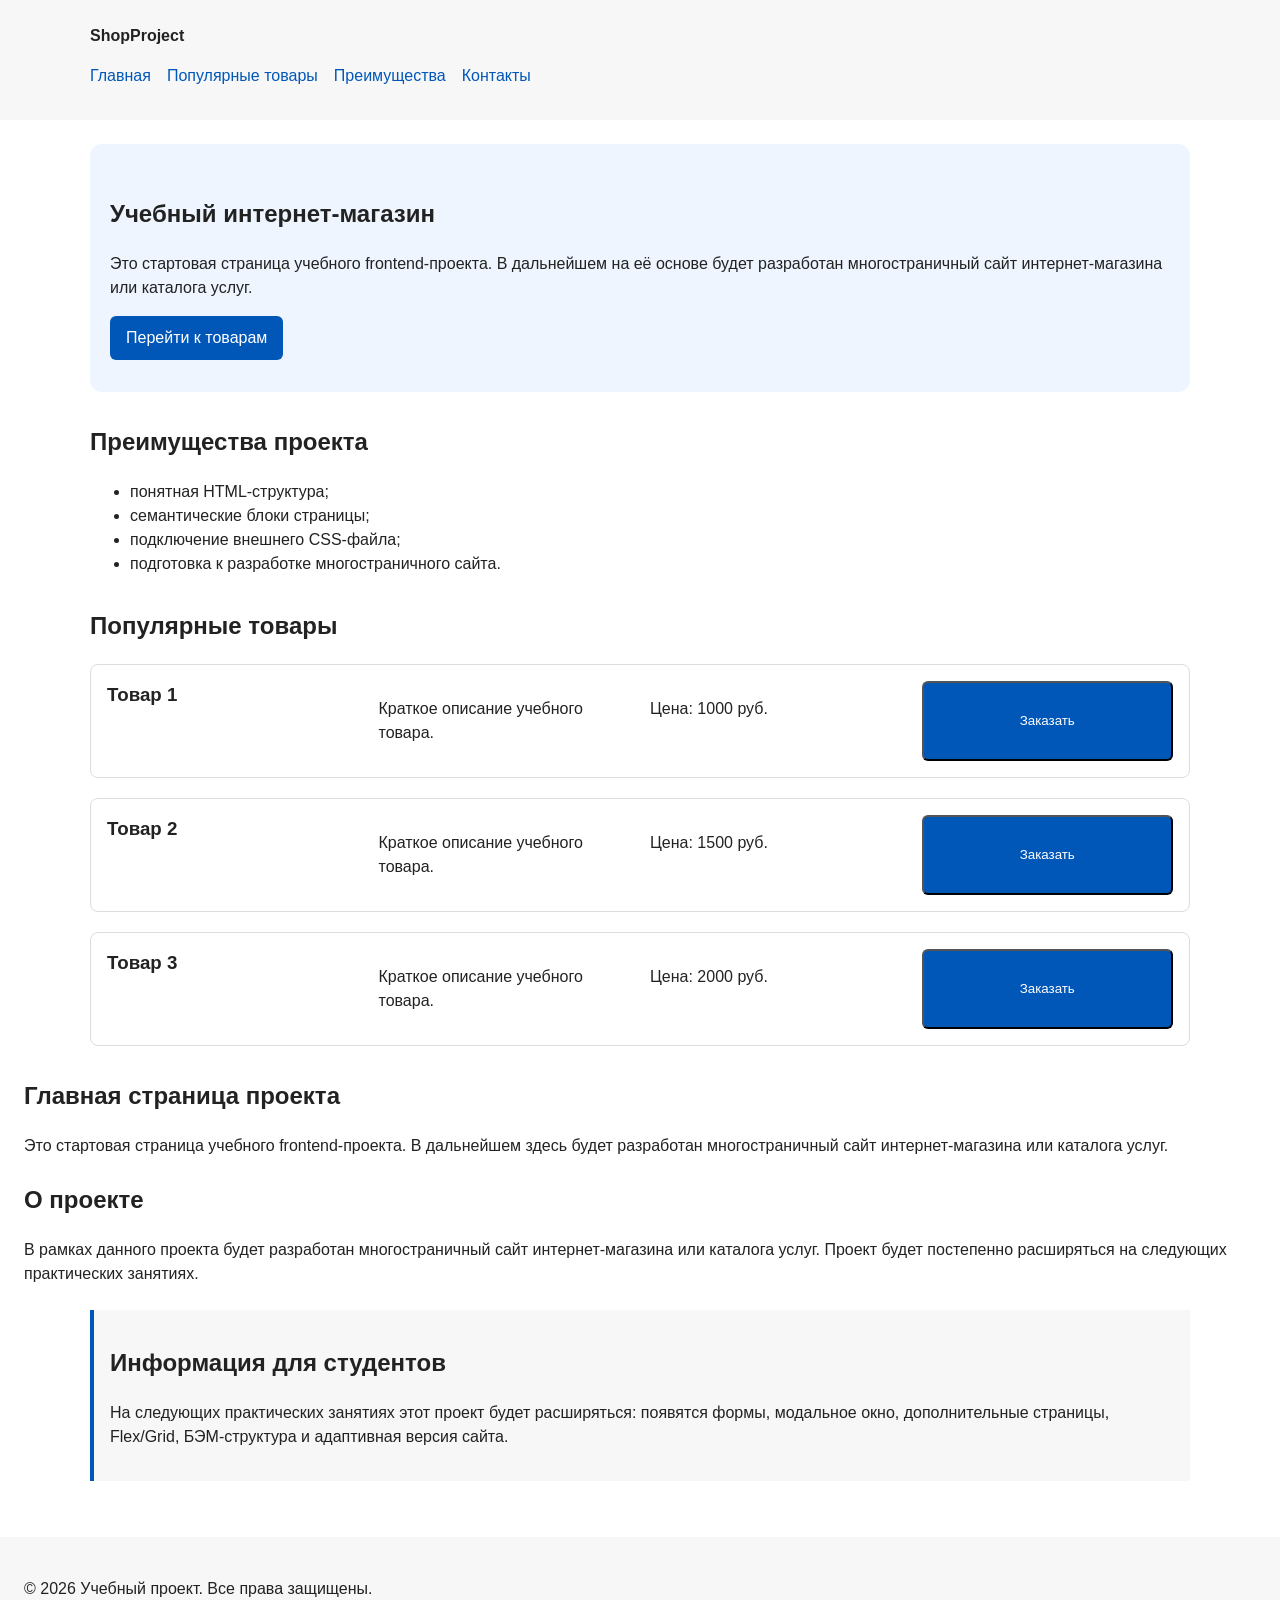
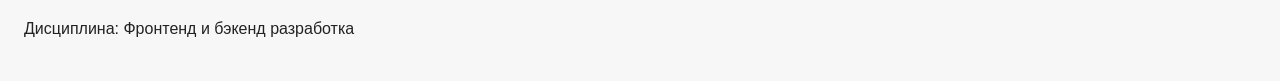
==== index.html @ 6cd169e4 "header update, card update" ====
<!DOCTYPE html>
<html lang="ru">
<head>
  <meta charset="UTF-8">
  <script src="js/main.js" defer></script>
  <meta name="viewport" content="width=device-width, initial-scale=1.0">
  <title>Учебный интернет-магазин</title>
  <link rel="stylesheet" href="css/style.css">
</head>

<body>
  <header>
    <div class="site-header">
      <a class="site-logo" href="index.html">ShopProject</a>

      <nav class="site-nav" aria-label="Основная навигация">
        <ul class="site-nav__list">
          <li><a href="index.html">Главная</a></li>
          <li><a href="#popular">Популярные товары</a></li>
          <li><a href="#advantages">Преимущества</a></li>
          <li><a href="#contacts">Контакты</a></li>
        </ul>
      </nav>
    </div>
  </header>

  <main>
      <section class="hero">
        <h1>Учебный интернет-магазин</h1>
        <p>
          Это стартовая страница учебного frontend-проекта.
          В дальнейшем на её основе будет разработан многостраничный сайт
          интернет-магазина или каталога услуг.
        </p>
        <a class="button" href="#popular">Перейти к товарам</a>
      </section>
      
      <section class="section" id="advantages">
        <h2>Преимущества проекта</h2>

        <ul class="advantages-list">
          <li>понятная HTML-структура;</li>
          <li>семантические блоки страницы;</li>
          <li>подключение внешнего CSS-файла;</li>
          <li>подготовка к разработке многостраничного сайта.</li>
        </ul>
      </section>
      <section class="section" id="popular">
        <h2>Популярные товары</h2>

        <article class="product-card">
          <h3>Товар 1</h3>
          <p>Краткое описание учебного товара.</p>
          <p>Цена: 1000 руб.</p>
          <button class="button product-card__button" type="button" data-product="Товар 1">Заказать</button>
        </article>

        <article class="product-card">
          <h3>Товар 2</h3>
          <p>Краткое описание учебного товара.</p>
          <p>Цена: 1500 руб.</p>
          <button class="button product-card__button" type="button" data-product="Товар 2">Заказать</button>
        </article>

        <article class="product-card">
          <h3>Товар 3</h3>
          <p>Краткое описание учебного товара.</p>
          <p>Цена: 2000 руб.</p>
          <button class="button product-card__button" type="button" data-product="Товар 3">Заказать</button>
        </article>
      </section>

      <section>
        <h2>Главная страница проекта</h2>
        <p>
          Это стартовая страница учебного frontend-проекта.
          В дальнейшем здесь будет разработан многостраничный сайт
          интернет-магазина или каталога услуг.
        </p>
      </section>

      <section>
      <h2>О проекте</h2>
          <p>
          В рамках данного проекта будет разработан многостраничный сайт
          интернет-магазина или каталога услуг. Проект будет постепенно
          расширяться на следующих практических занятиях.
          </p>
      </section>

      <aside class="aside-info">
        <h2>Информация для студентов</h2>
        <p>
          На следующих практических занятиях этот проект будет расширяться:
          появятся формы, модальное окно, дополнительные страницы, Flex/Grid,
          БЭМ-структура и адаптивная версия сайта.
        </p>
      </aside>
  </main>

    <footer id="contacts">
      <p>&copy; 2026 Учебный проект. Все права защищены.</p>
      <p>Дисциплина: Фронтенд и бэкенд разработка</p>
    </footer>


  <dialog class="order-dialog" id="order-dialog" aria-labelledby="order-dialog-title">
    <h2 id="order-dialog-title">Оформление заявки</h2>

    <form class="order-form" id="order-form" action="#" method="post" novalidate>
      <input id="selected-product" name="selected-product" type="hidden">

      <div class="form-field">
        <label for="order-name">Имя</label>
        <input
          id="order-name"
          name="name"
          type="text"
          placeholder="Введите ваше имя"
          minlength="2"
          autocomplete="given-name"
          required
        >
      </div>

      <div class="form-field">
        <label for="order-email">E-mail</label>
        <input
          id="order-email"
          name="email"
          type="email"
          placeholder="example@mail.ru"
          autocomplete="email"
          required
        >
      </div>

      <div class="form-field">
        <label for="order-phone">Телефон</label>
        <input
          id="order-phone"
          name="phone"
          type="tel"
          inputmode="tel"
          placeholder="+7 (900) 000-00-00"
          pattern="^\+7 \(\d{3}\) \d{3}-\d{2}-\d{2}$"
          required
        >
        <small>Формат: +7 (900) 000-00-00</small>
      </div>

      <div class="form-field">
        <label for="order-date">Дата связи</label>
        <input
          id="order-date"
          name="date"
          type="date"
        >
      </div>

      <div class="form-field">
        <label for="order-topic">Тема заявки</label>
        <select id="order-topic" name="topic" required>
          <option value="">Выберите тему</option>
          <option value="product">Заказ товара</option>
          <option value="consultation">Консультация</option>
          <option value="delivery">Доставка</option>
        </select>
      </div>

      <div class="form-field">
        <label for="order-comment">Комментарий</label>
        <textarea
          id="order-comment"
          name="comment"
          rows="4"
          placeholder="Укажите дополнительную информацию"
        ></textarea>
      </div>

      <div class="form-field form-field--checkbox">
        <label>
          <input
            id="order-agreement"
            name="agreement"
            type="checkbox"
            required
          >
          Я согласен на обработку данных
        </label>
      </div>

      <div class="form-actions">
        <button type="button" id="close-order-dialog">Закрыть</button>
        <button type="submit">Отправить заявку</button>
      </div>
    </form>
  </dialog>

  <p class="success-message" id="success-message" hidden>
    Форма успешно отправлена!
  </p>

</body>
</html>
---- css/style.css ----
/* ===============================
   1. Переменные проекта
   =============================== */
:root {
  /* Основные цвета проекта */
  --color-bg: #ffffff;
  --color-text: #222222;
  --color-muted: #666666;
  --color-primary: #0057b8;
  --color-primary-dark: #003f86;
  --color-border: #dddddd;
  --color-surface: #f7f7f7;
  --color-surface-accent: #eef5ff;
  --color-danger: #b00020;
  --color-success: #168a2f;
  --color-success-bg: #eefaf0;
  --color-white: #ffffff;

  /* Отступы */
  --space-xs: 4px;
  --space-sm: 8px;
  --space-md: 16px;
  --space-lg: 24px;
  --space-xl: 32px;

  /* Скругления */
  --radius-sm: 6px;
  --radius-md: 8px;
  --radius-lg: 12px;

  /* Размеры */
  --container-width: 1100px;
}

/* ===============================
   2. Базовые стили
   =============================== */

* {
  box-sizing: border-box;
}

body {
  margin: 0;
  font-family: Arial, sans-serif;
  line-height: 1.5;
  color: var(--color-text);
  background-color: var(--color-bg);
}


header,
main,
footer {
  padding: var(--space-lg);
}

header {
  position: sticky;
  top: 0;
  z-index: 1000; 
  background-color: var(--color-surface);
}

footer {
  background-color: var(--color-surface);
}


.site-header {
  max-width: var(--container-width);
  margin: 0 auto;
}

.site-logo {
  font-weight: bold;
  text-decoration: none;
  color: #222222;
}

.site-nav__list {
  display: flex;
  justify-self: center;
  gap: var(--space-md);
  padding: 0;
  margin: 16px 0 0;
  list-style: none;
}

.site-nav__list li {
  margin-bottom: 8px;
}

.site-nav__list a {
  color: #0057b8;
  text-decoration: none;
}

.site-nav__list a:hover {
  text-decoration: underline;
}

section {
  margin-bottom: 24px;
}


.product-card {
  margin-bottom: var(--space-md);
  padding: var(--space-md);
  border: 1px solid var(--color-border);
  border-radius: var(--radius-md);
  background-color: var(--color-bg);

  display: grid;
  grid-template-columns: repeat(auto-fit, minmax(250px, 1fr));
  gap: 20px;
  margin-top: 20px;
}

.product-card:hover {
  border-color: var(--color-primary);
  
}

.product-card h3 {
  margin-top: 0;
}

.button {
  display: inline-block;
  padding: 10px 16px;
  color: #ffffff;
  background-color: #0057b8;
  text-decoration: none;
  border-radius: 6px;
}

.button:hover {
  background-color: #003f86;
}

.aside-info {
  max-width: var(--container-width);
  margin: 0 auto var(--space-xl);
  padding: var(--space-md);
  border-left: 4px solid var(--color-primary);
  background-color: var(--color-surface);
}


/* ===============================
   3. Общие элементы интерфейса
   =============================== */

a {
  color: var(--color-primary);
}

a:hover {
  color: var(--color-primary-dark);
}

a:focus-visible {
  outline: 2px solid var(--color-primary);
  outline-offset: 3px;
}

/* ===============================
   4. Компоненты страницы
   =============================== */

.hero {
  max-width: var(--container-width);
  margin: 0 auto 32px;
  padding: 32px 20px;
  background-color: #eef5ff;
  border-radius: 12px;
}

.section {
  max-width: var(--container-width);
  margin: 0 auto var(--space-xl);
}

section h2 {
  margin-top: 0;
}

/* ===============================
   5. Форма и модальное окно
   =============================== */

/*
  Модальное окно.
  Элемент dialog сам умеет открываться поверх страницы.
*/
.order-dialog {
  width: min(100% - 32px, 560px);
  padding: var(--space-lg);
  border: none;
  border-radius: var(--radius-lg);
}

/*
  Затемнение фона за модальным окном.
*/
.order-dialog::backdrop {
  background-color: rgba(0, 0, 0, 0.5);
}

/*
  Поле формы.
  Каждый блок получает нижний отступ.
*/
.form-field {
  margin-bottom: var(--space-md);
}

/*
  Подпись поля.
*/
.form-field label {
  display: block;
  margin-bottom: var(--space-xs);
}

/*
  Основные поля формы.
*/
.form-field input,
.form-field select,
.form-field textarea {
  width: 100%;
  padding: 10px 12px;
  border: 1px solid var(--color-border);
  border-radius: var(--radius-sm);
  font: inherit;
}

/*
  Checkbox не должен занимать всю ширину.
*/
.form-field input[type="checkbox"] {
  width: auto;
}

/*
  Подсказка под полем телефона.
*/
.form-field small {
  display: block;
  margin-top: var(--space-xs);
  color: var(--color-muted);
}

/*
  Видимый фокус для клавиатурной навигации.
*/
.form-field input:focus-visible,
.form-field select:focus-visible,
.form-field textarea:focus-visible,
.form-actions button:focus-visible {
  outline: 2px solid #0057b8;
  outline-offset: 2px;
}

/*
  Подсветка ошибочных полей.
  Атрибут aria-invalid будет добавляться через JavaScript.
*/
[aria-invalid="true"] {
  border-color: #b00020;
}

/*
  Кнопки формы.
*/
.form-actions {
  display: flex;
  gap: 12px;
  margin-top: 20px;
}

/*
  Сообщение об успешной отправке.
*/
.success-message {
  max-width: var(--container-width);
  margin: var(--space-lg) auto;
  padding: var(--space-md);
  border-left: 4px solid var(--color-success);
  background-color: var(--color-success-bg);
}

.form-field input:hover,
.form-field select:hover,
.form-field textarea:hover {
  border-color: var(--color-primary);
}

.form-field input:focus-visible,
.form-field select:focus-visible,
.form-field textarea:focus-visible,
.form-actions button:focus-visible {
  outline: 2px solid var(--color-primary);
  outline-offset: 3px;
}

[aria-invalid="true"] {
  border-color: var(--color-danger);
}
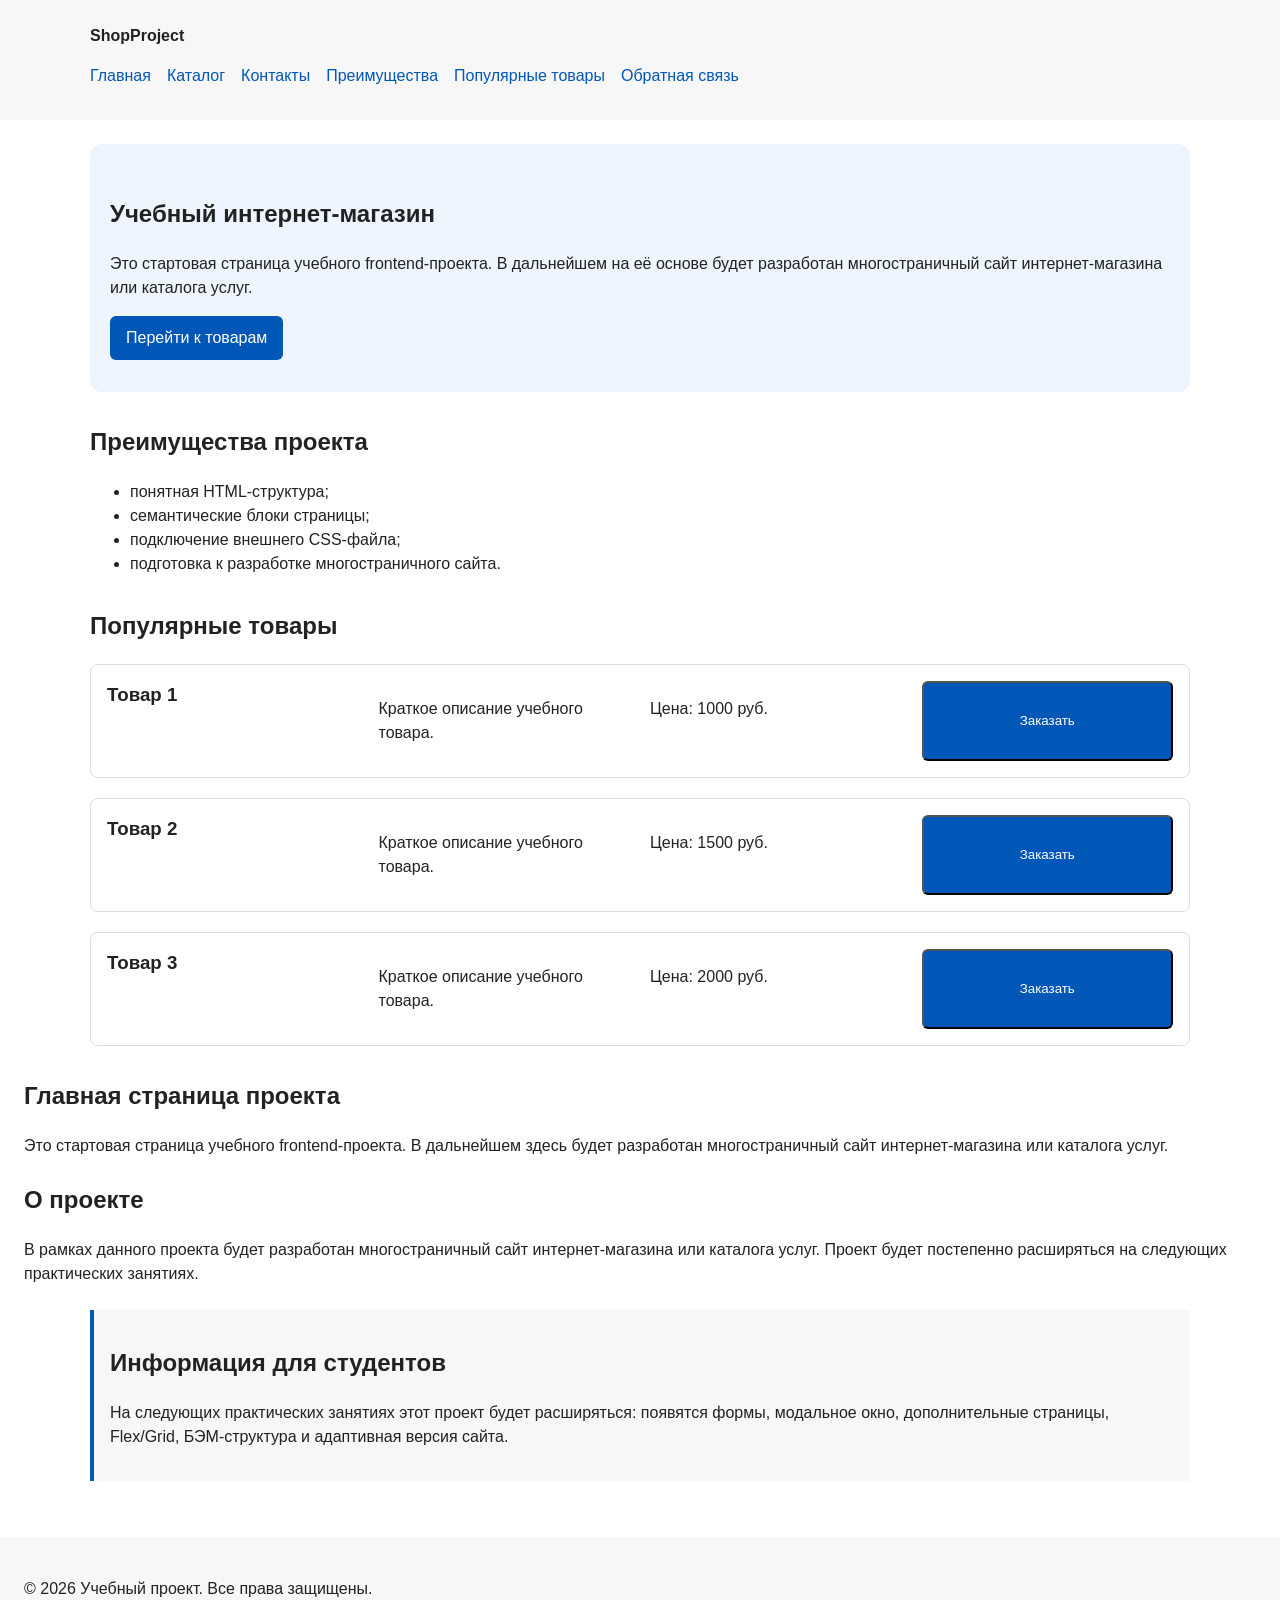
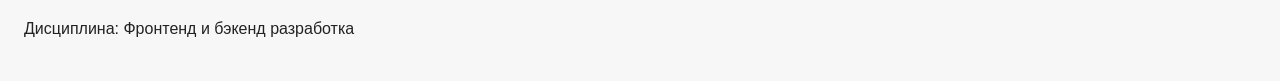
==== commit 586e40e7: "feat: add multi-page structure navigation and anchors" ====
--- a/index.html
+++ b/index.html
@@ -6,6 +6,11 @@
   <meta name="viewport" content="width=device-width, initial-scale=1.0">
   <title>Учебный интернет-магазин</title>
   <link rel="stylesheet" href="css/style.css">
+  <meta property="og:type" content="website">
+  <meta property="og:title" content="Учебный интернет-магазин">
+  <meta property="og:description" content="Учебный frontend-проект интернет-магазина.">
+  <meta property="og:image" content="https://cameon8868.github.io/kr1-html-css-shop/images/preview.jpg">
+
 </head>
 
 <body>
@@ -13,14 +18,16 @@
     <div class="site-header">
       <a class="site-logo" href="index.html">ShopProject</a>
 
-      <nav class="site-nav" aria-label="Основная навигация">
-        <ul class="site-nav__list">
-          <li><a href="index.html">Главная</a></li>
-          <li><a href="#popular">Популярные товары</a></li>
-          <li><a href="#advantages">Преимущества</a></li>
-          <li><a href="#contacts">Контакты</a></li>
-        </ul>
-      </nav>
+    <nav class="site-nav" aria-label="Основная навигация">
+      <ul class="site-nav__list">
+        <li><a href="index.html">Главная</a></li>
+        <li><a href="catalog.html">Каталог</a></li>
+        <li><a href="contacts.html">Контакты</a></li>
+        <li><a href="index.html#advantages">Преимущества</a></li>
+        <li><a href="index.html#popular">Популярные товары</a></li>
+        <li><a href="index.html#contacts">Обратная связь</a></li>
+      </ul>
+    </nav>
     </div>
   </header>
 
--- a/css/style.css
+++ b/css/style.css
@@ -66,6 +66,22 @@
   background-color: var(--color-surface);
 }
 
+.breadcrumbs {
+  max-width: var(--container-width);
+  margin: 0 auto var(--space-md);
+  font-size: 14px;
+  color: var(--color-muted);
+}
+
+.breadcrumbs a {
+  color: var(--color-primary);
+}
+
+.breadcrumbs span::before {
+  content: " / ";
+  color: var(--color-muted);
+}
+
 
 .site-header {
   max-width: var(--container-width);
@@ -153,7 +169,15 @@
    3. Общие элементы интерфейса
    =============================== */
 
-a {
+html {
+  scroll-behavior: smooth;
+}
+
+:target {
+  outline: 2px dashed var(--color-primary);
+  outline-offset: 4px;
+}
+   a {
   color: var(--color-primary);
 }
 
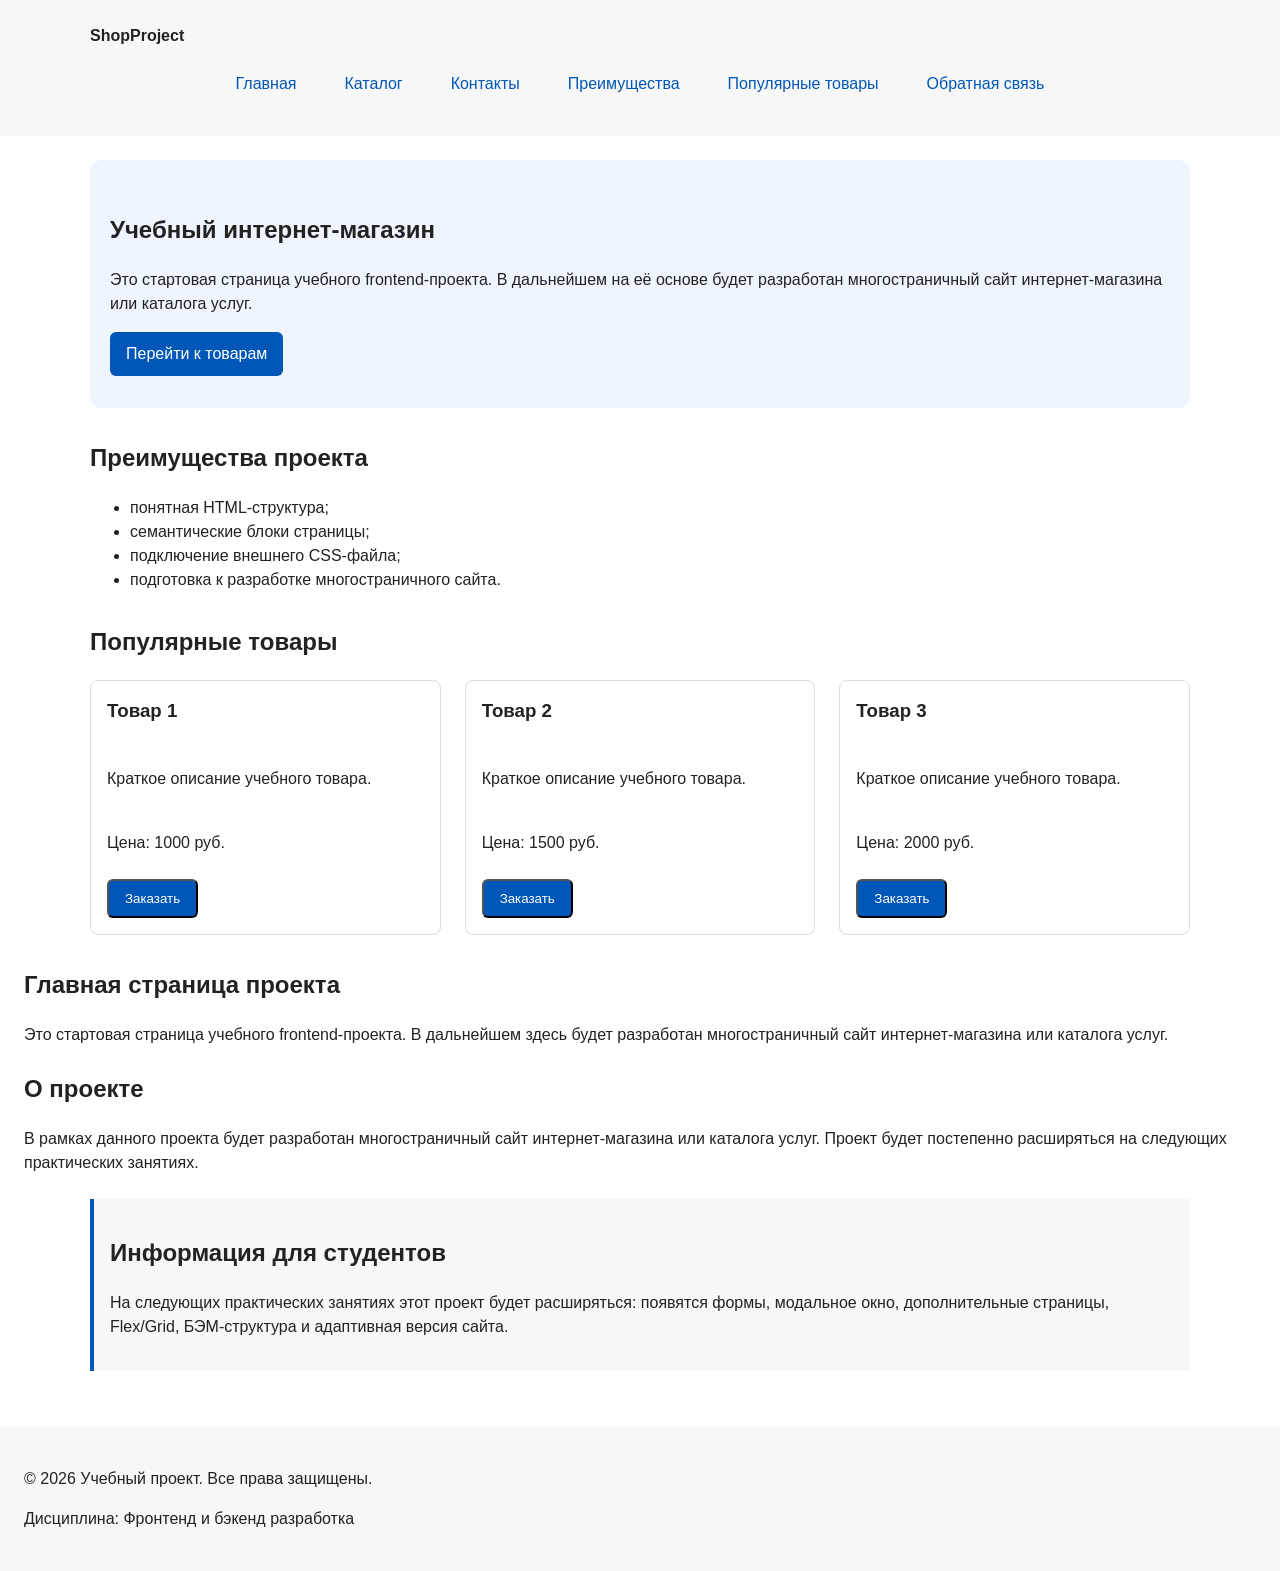
==== commit f377c5aa: "feat: add flex navigation and grid catalog layout" ====
--- a/index.html
+++ b/index.html
@@ -55,27 +55,36 @@
       <section class="section" id="popular">
         <h2>Популярные товары</h2>
 
-        <article class="product-card">
-          <h3>Товар 1</h3>
-          <p>Краткое описание учебного товара.</p>
-          <p>Цена: 1000 руб.</p>
-          <button class="button product-card__button" type="button" data-product="Товар 1">Заказать</button>
-        </article>
-
-        <article class="product-card">
-          <h3>Товар 2</h3>
-          <p>Краткое описание учебного товара.</p>
-          <p>Цена: 1500 руб.</p>
-          <button class="button product-card__button" type="button" data-product="Товар 2">Заказать</button>
-        </article>
-
-        <article class="product-card">
-          <h3>Товар 3</h3>
-          <p>Краткое описание учебного товара.</p>
-          <p>Цена: 2000 руб.</p>
-          <button class="button product-card__button" type="button" data-product="Товар 3">Заказать</button>
-        </article>
-      </section>
+        <div class="products-grid">
+          <article class="product-card">
+            <h3>Товар 1</h3>
+            <p>Краткое описание учебного товара.</p>
+            <p>Цена: 1000 руб.</p>
+            <button class="button product-card__button" type="button" data-product="Товар 1">
+              Заказать
+            </button>
+          </article>
+
+          <article class="product-card">
+            <h3>Товар 2</h3>
+            <p>Краткое описание учебного товара.</p>
+            <p>Цена: 1500 руб.</p>
+            <button class="button product-card__button" type="button" data-product="Товар 2">
+              Заказать
+            </button>
+          </article>
+
+          <article class="product-card">
+            <h3>Товар 3</h3>
+            <p>Краткое описание учебного товара.</p>
+            <p>Цена: 2000 руб.</p>
+            <button class="button product-card__button" type="button" data-product="Товар 3">
+              Заказать
+            </button>
+          </article>
+        </div>
+      </section>
+
 
       <section>
         <h2>Главная страница проекта</h2>
--- a/css/style.css
+++ b/css/style.css
@@ -83,9 +83,34 @@
 }
 
 
+
 .site-header {
   max-width: var(--container-width);
   margin: 0 auto;
+}
+
+.site-nav__list {
+  display: flex;
+  flex-wrap: wrap;
+  justify-content: center;
+  align-items: center;
+  gap: var(--space-md);
+  padding: 0;
+  margin: var(--space-md) 0 0;
+  list-style: none;
+}
+
+.site-nav__list a {
+  display: inline-block;
+  padding: var(--space-sm) var(--space-md);
+  color: var(--color-primary);
+  text-decoration: none;
+  border-radius: var(--radius-sm);
+}
+
+.site-nav__list a:hover {
+  color: var(--color-white);
+  background-color: var(--color-primary);
 }
 
 .site-logo {
@@ -122,16 +147,25 @@
 
 
 .product-card {
-  margin-bottom: var(--space-md);
+  display: flex;
+  flex-direction: column;
+  gap: var(--space-sm);
+  margin-bottom: 0;
   padding: var(--space-md);
   border: 1px solid var(--color-border);
   border-radius: var(--radius-md);
   background-color: var(--color-bg);
-
+}
+
+.product-card .button {
+  margin-top: auto;
+  align-self: flex-start;
+}
+
+.products-grid {
   display: grid;
-  grid-template-columns: repeat(auto-fit, minmax(250px, 1fr));
-  gap: 20px;
-  margin-top: 20px;
+  grid-template-columns: repeat(3, 1fr);
+  gap: var(--space-lg);
 }
 
 .product-card:hover {
@@ -164,6 +198,55 @@
   background-color: var(--color-surface);
 }
 
+.catalog-layout {
+  max-width: var(--container-width);
+  margin: 0 auto var(--space-xl);
+  display: grid;
+  grid-template-columns: 260px 1fr;
+  grid-template-areas: "filters products";
+  gap: var(--space-lg);
+}
+
+.catalog-filters {
+  grid-area: filters;
+  padding: var(--space-md);
+  border: 1px solid var(--color-border);
+  border-radius: var(--radius-md);
+  background-color: var(--color-surface);
+}
+
+.catalog-products {
+  grid-area: products;
+}
+.filters-form {
+  display: grid;
+  gap: var(--space-md);
+}
+
+.filters-form fieldset {
+  margin: 0;
+  padding: var(--space-md);
+  border: 1px solid var(--color-border);
+  border-radius: var(--radius-sm);
+}
+
+.filters-form legend {
+  font-weight: 700;
+}
+
+.filters-form label {
+  display: block;
+  margin-bottom: var(--space-sm);
+}
+
+.filters-form input[type="number"] {
+  width: 100%;
+  padding: 8px 10px;
+  border: 1px solid var(--color-border);
+  border-radius: var(--radius-sm);
+  font: inherit;
+}
+
 
 /* ===============================
    3. Общие элементы интерфейса
@@ -171,6 +254,7 @@
 
 html {
   scroll-behavior: smooth;
+  scroll-padding-top: 150px;
 }
 
 :target {
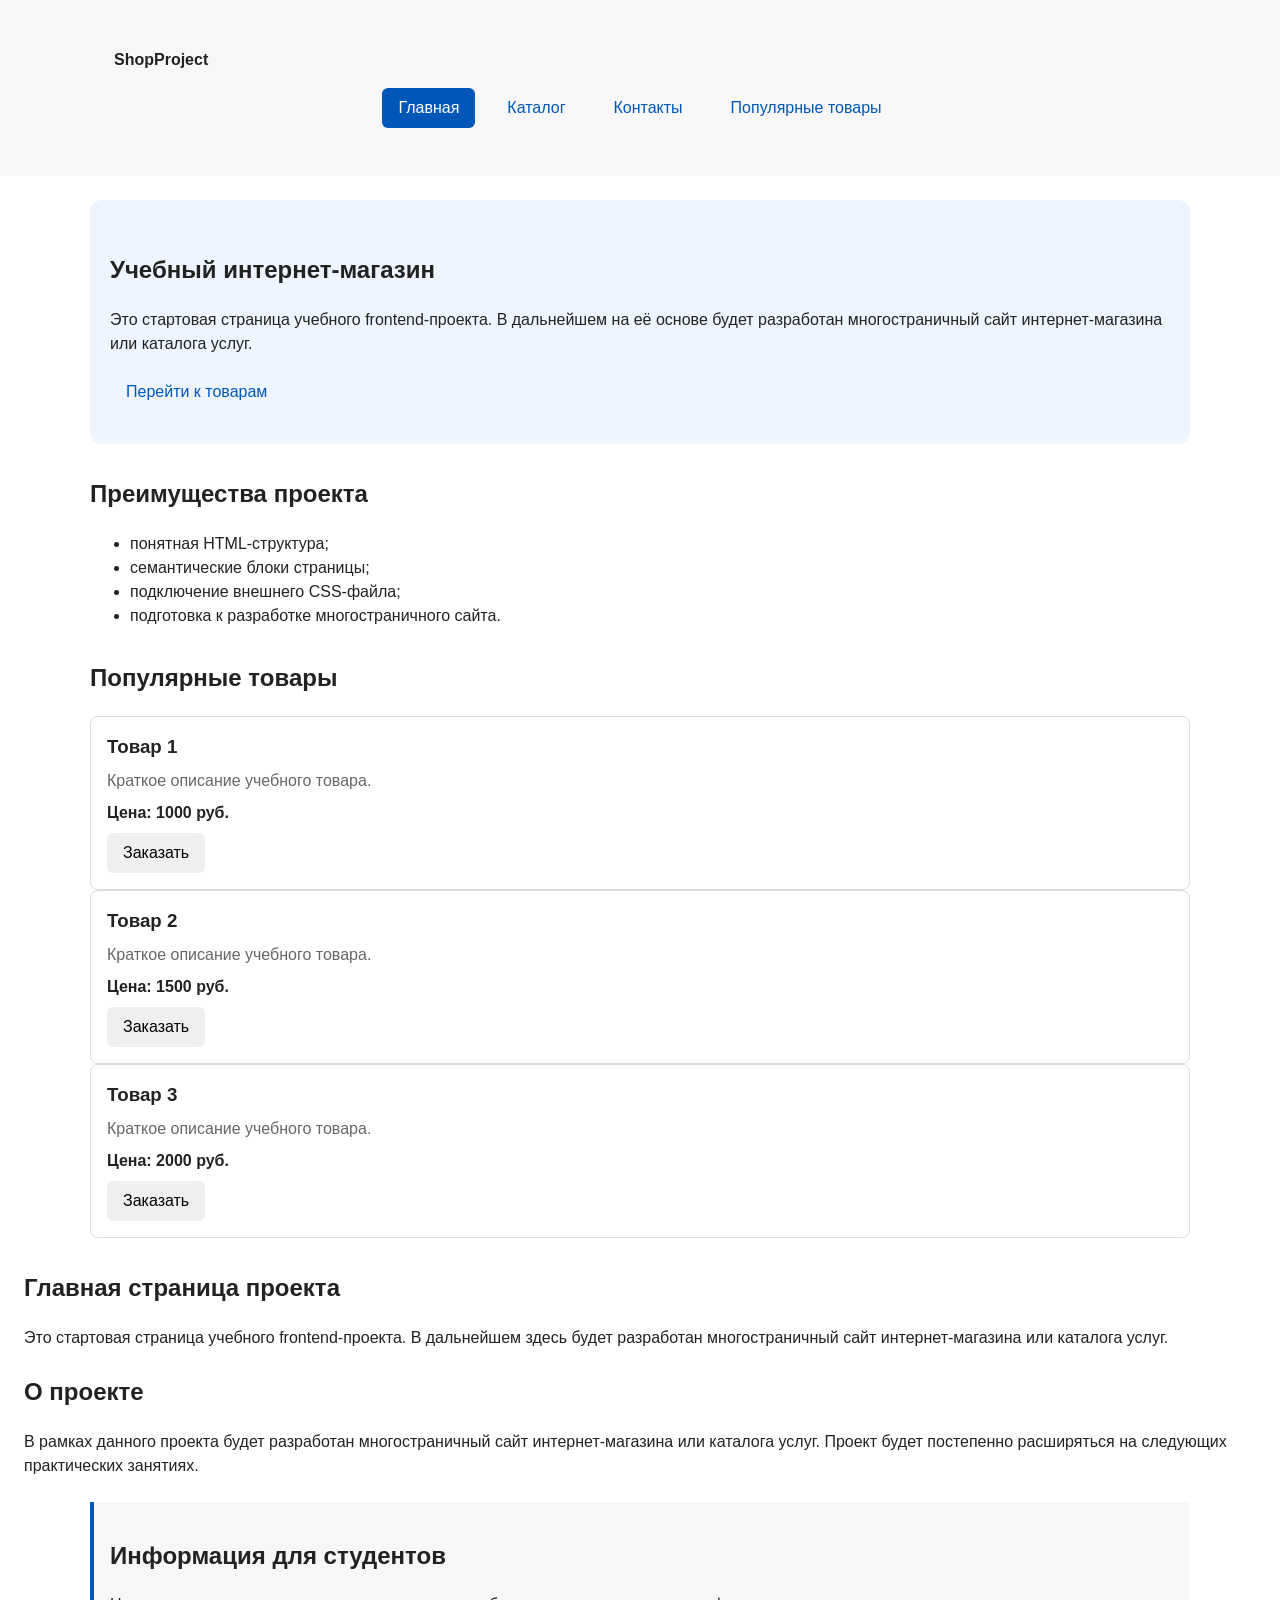
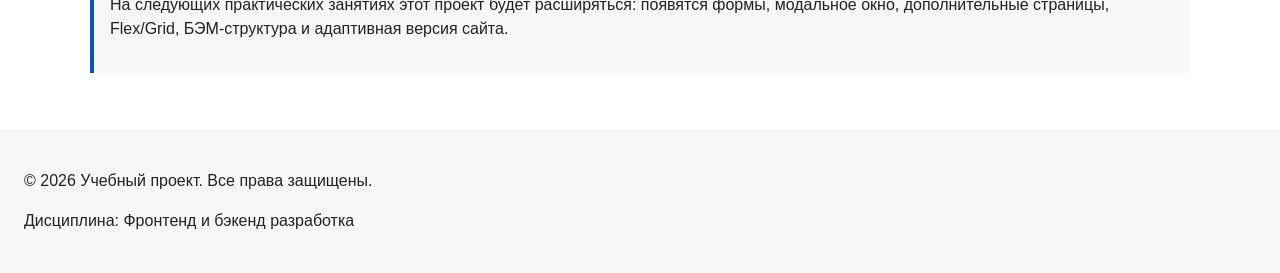
==== commit b9358cf7: "refactor: apply BEM naming to CSS classes" ====
--- a/index.html
+++ b/index.html
@@ -14,22 +14,33 @@
 </head>
 
 <body>
-  <header>
-    <div class="site-header">
-      <a class="site-logo" href="index.html">ShopProject</a>
+  <header class="site-header">
+    <div class="site-header__inner">
+      <a class="site-header__logo" href="index.html">ShopProject</a>
 
-    <nav class="site-nav" aria-label="Основная навигация">
-      <ul class="site-nav__list">
-        <li><a href="index.html">Главная</a></li>
-        <li><a href="catalog.html">Каталог</a></li>
-        <li><a href="contacts.html">Контакты</a></li>
-        <li><a href="index.html#advantages">Преимущества</a></li>
-        <li><a href="index.html#popular">Популярные товары</a></li>
-        <li><a href="index.html#contacts">Обратная связь</a></li>
-      </ul>
-    </nav>
+      <nav class="site-nav" aria-label="Основная навигация">
+        <ul class="site-nav__list">
+          <li class="site-nav__item">
+            <a class="site-nav__link site-nav__link--active" href="index.html">
+              Главная
+            </a>
+          </li>
+          <li class="site-nav__item">
+            <a class="site-nav__link" href="catalog.html">Каталог</a>
+          </li>
+          <li class="site-nav__item">
+            <a class="site-nav__link" href="contacts.html">Контакты</a>
+          </li>
+          <li class="site-nav__item">
+            <a class="site-nav__link" href="index.html#popular">
+              Популярные товары
+            </a>
+          </li>
+        </ul>
+      </nav>
     </div>
   </header>
+
 
   <main>
       <section class="hero">
@@ -53,31 +64,36 @@
         </ul>
       </section>
       <section class="section" id="popular">
+      <div class="products-grid">
         <h2>Популярные товары</h2>
 
-        <div class="products-grid">
           <article class="product-card">
-            <h3>Товар 1</h3>
-            <p>Краткое описание учебного товара.</p>
-            <p>Цена: 1000 руб.</p>
-            <button class="button product-card__button" type="button" data-product="Товар 1">
+            <h3 class="product-card__title">Товар 1</h3>
+            <p class="product-card__description">Краткое описание учебного товара.</p>
+            <p class="product-card__price">Цена: 1000 руб.</p>
+            <button
+              class="button product-card__button"
+              type="button"
+              data-product="Товар 1"
+            >
               Заказать
             </button>
           </article>
 
+
           <article class="product-card">
-            <h3>Товар 2</h3>
-            <p>Краткое описание учебного товара.</p>
-            <p>Цена: 1500 руб.</p>
+            <h3 class="product-card__title">Товар 2</h3>
+            <p class="product-card__description">Краткое описание учебного товара.</p>
+            <p class="product-card__price">Цена: 1500 руб.</p>
             <button class="button product-card__button" type="button" data-product="Товар 2">
               Заказать
             </button>
           </article>
 
           <article class="product-card">
-            <h3>Товар 3</h3>
-            <p>Краткое описание учебного товара.</p>
-            <p>Цена: 2000 руб.</p>
+            <h3 class="product-card__title">Товар 3</h3>
+            <p class="product-card__description">Краткое описание учебного товара.</p>
+            <p class="product-card__price">Цена: 2000 руб.</p>
             <button class="button product-card__button" type="button" data-product="Товар 3">
               Заказать
             </button>
@@ -120,96 +136,43 @@
     </footer>
 
 
-  <dialog class="order-dialog" id="order-dialog" aria-labelledby="order-dialog-title">
-    <h2 id="order-dialog-title">Оформление заявки</h2>
+<dialog class="order-dialog" id="order-dialog" aria-labelledby="order-dialog-title">
+  <h2 class="order-dialog__title" id="order-dialog-title">Оформление заявки</h2>
+        <form class="order-form" id="order-form" action="#" method="post" novalidate>
+          <input id="selected-product" name="selected-product" type="hidden">
+            <div class="order-form__field">
+              <label class="order-form__label" for="order-name">Имя</label>
+              <input
+                class="order-form__input"
+                id="order-name"
+                name="name"
+                type="text"
+                required
+              >
+            </div>
 
-    <form class="order-form" id="order-form" action="#" method="post" novalidate>
-      <input id="selected-product" name="selected-product" type="hidden">
+            <div class="order-form__field">
+              <label class="order-form__label" for="order-email">E-mail</label>
+              <input
+                class="order-form__input"
+                id="order-email"
+                name="email"
+                type="email"
+                required
+              >
+            </div>
 
-      <div class="form-field">
-        <label for="order-name">Имя</label>
-        <input
-          id="order-name"
-          name="name"
-          type="text"
-          placeholder="Введите ваше имя"
-          minlength="2"
-          autocomplete="given-name"
-          required
-        >
-      </div>
+            <div class="order-form__actions">
+              <button class="button button--secondary" type="button", id="close-order-dialog">
+                Закрыть
+              </button>
 
-      <div class="form-field">
-        <label for="order-email">E-mail</label>
-        <input
-          id="order-email"
-          name="email"
-          type="email"
-          placeholder="example@mail.ru"
-          autocomplete="email"
-          required
-        >
-      </div>
+              <button class="button button--primary" type="submit">
+                Отправить заявку
+              </button>
+              
 
-      <div class="form-field">
-        <label for="order-phone">Телефон</label>
-        <input
-          id="order-phone"
-          name="phone"
-          type="tel"
-          inputmode="tel"
-          placeholder="+7 (900) 000-00-00"
-          pattern="^\+7 \(\d{3}\) \d{3}-\d{2}-\d{2}$"
-          required
-        >
-        <small>Формат: +7 (900) 000-00-00</small>
-      </div>
-
-      <div class="form-field">
-        <label for="order-date">Дата связи</label>
-        <input
-          id="order-date"
-          name="date"
-          type="date"
-        >
-      </div>
-
-      <div class="form-field">
-        <label for="order-topic">Тема заявки</label>
-        <select id="order-topic" name="topic" required>
-          <option value="">Выберите тему</option>
-          <option value="product">Заказ товара</option>
-          <option value="consultation">Консультация</option>
-          <option value="delivery">Доставка</option>
-        </select>
-      </div>
-
-      <div class="form-field">
-        <label for="order-comment">Комментарий</label>
-        <textarea
-          id="order-comment"
-          name="comment"
-          rows="4"
-          placeholder="Укажите дополнительную информацию"
-        ></textarea>
-      </div>
-
-      <div class="form-field form-field--checkbox">
-        <label>
-          <input
-            id="order-agreement"
-            name="agreement"
-            type="checkbox"
-            required
-          >
-          Я согласен на обработку данных
-        </label>
-      </div>
-
-      <div class="form-actions">
-        <button type="button" id="close-order-dialog">Закрыть</button>
-        <button type="submit">Отправить заявку</button>
-      </div>
+            </div>
     </form>
   </dialog>
 
--- a/css/style.css
+++ b/css/style.css
@@ -73,20 +73,30 @@
   color: var(--color-muted);
 }
 
-.breadcrumbs a {
+.breadcrumbs__link {
   color: var(--color-primary);
 }
 
-.breadcrumbs span::before {
+.breadcrumbs__current::before {
   content: " / ";
   color: var(--color-muted);
 }
 
 
-
 .site-header {
+  background-color: var(--color-surface);
+}
+
+.site-header__inner {
   max-width: var(--container-width);
   margin: 0 auto;
+  padding: var(--space-lg);
+}
+
+.site-header__logo {
+  font-weight: 700;
+  color: var(--color-text);
+  text-decoration: none;
 }
 
 .site-nav__list {
@@ -100,7 +110,7 @@
   list-style: none;
 }
 
-.site-nav__list a {
+.site-nav__link {
   display: inline-block;
   padding: var(--space-sm) var(--space-md);
   color: var(--color-primary);
@@ -108,38 +118,21 @@
   border-radius: var(--radius-sm);
 }
 
-.site-nav__list a:hover {
+.site-nav__link:hover {
   color: var(--color-white);
   background-color: var(--color-primary);
 }
 
-.site-logo {
-  font-weight: bold;
-  text-decoration: none;
-  color: #222222;
-}
-
-.site-nav__list {
-  display: flex;
-  justify-self: center;
-  gap: var(--space-md);
-  padding: 0;
-  margin: 16px 0 0;
-  list-style: none;
-}
-
-.site-nav__list li {
-  margin-bottom: 8px;
-}
-
-.site-nav__list a {
-  color: #0057b8;
-  text-decoration: none;
-}
-
-.site-nav__list a:hover {
-  text-decoration: underline;
-}
+.site-nav__link:focus-visible {
+  outline: 2px solid var(--color-primary);
+  outline-offset: 3px;
+}
+
+.site-nav__link--active {
+  color: var(--color-white);
+  background-color: var(--color-primary);
+}
+
 
 section {
   margin-bottom: 24px;
@@ -150,44 +143,87 @@
   display: flex;
   flex-direction: column;
   gap: var(--space-sm);
-  margin-bottom: 0;
   padding: var(--space-md);
   border: 1px solid var(--color-border);
   border-radius: var(--radius-md);
   background-color: var(--color-bg);
 }
 
-.product-card .button {
+.product-card:hover {
+  border-color: var(--color-primary);
+}
+
+.product-card--featured {
+  border-color: var(--color-primary);
+}
+
+.product-card--discount {
+  border-color: var(--color-danger);
+}
+
+.product-card__title {
+  margin: 0;
+  color: var(--color-text);
+}
+
+.product-card__description {
+  margin: 0;
+  color: var(--color-muted);
+}
+
+.product-card__price {
+  margin: 0;
+  font-weight: 700;
+}
+
+.product-card--discount .product-card__price {
+  color: var(--color-danger);
+}
+
+.product-card__button {
   margin-top: auto;
   align-self: flex-start;
 }
 
-.products-grid {
-  display: grid;
-  grid-template-columns: repeat(3, 1fr);
-  gap: var(--space-lg);
-}
-
-.product-card:hover {
-  border-color: var(--color-primary);
-  
-}
-
-.product-card h3 {
-  margin-top: 0;
-}
-
 .button {
   display: inline-block;
-  padding: 10px 16px;
-  color: #ffffff;
-  background-color: #0057b8;
+  padding: var(--space-sm) var(--space-md);
+  border: none;
+  border-radius: var(--radius-sm);
+  font: inherit;
   text-decoration: none;
-  border-radius: 6px;
-}
-
-.button:hover {
-  background-color: #003f86;
+  cursor: pointer;
+}
+
+.button--primary {
+  color: var(--color-white);
+  background-color: var(--color-primary);
+}
+
+.button--primary:hover {
+  background-color: var(--color-primary-dark);
+}
+
+.button--secondary {
+  color: var(--color-primary);
+  background-color: transparent;
+  border: 1px solid var(--color-primary);
+}
+
+.button--secondary:hover {
+  color: var(--color-white);
+  background-color: var(--color-primary);
+}
+
+.button:focus-visible {
+  outline: 2px solid var(--color-primary);
+  outline-offset: 3px;
+}
+
+.button:disabled,
+.button--disabled {
+  opacity: 0.6;
+  cursor: not-allowed;
 }
 
 .aside-info {
@@ -303,6 +339,44 @@
   Модальное окно.
   Элемент dialog сам умеет открываться поверх страницы.
 */
+.order-form__field {
+  margin-bottom: var(--space-md);
+}
+
+.order-form__label {
+  display: block;
+  margin-bottom: var(--space-xs);
+}
+
+.order-form__input,
+.order-form__select,
+.order-form__textarea {
+  width: 100%;
+  padding: 10px 12px;
+  border: 1px solid var(--color-border);
+  border-radius: var(--radius-sm);
+  font: inherit;
+}
+
+.order-form__input:hover,
+.order-form__select:hover,
+.order-form__textarea:hover {
+  border-color: var(--color-primary);
+}
+
+.order-form__input:focus-visible,
+.order-form__select:focus-visible,
+.order-form__textarea:focus-visible {
+  outline: 2px solid var(--color-primary);
+  outline-offset: 3px;
+}
+
+.order-form__actions {
+  display: flex;
+  gap: var(--space-md);
+  margin-top: var(--space-lg);
+}
+
 .order-dialog {
   width: min(100% - 32px, 560px);
   padding: var(--space-lg);
@@ -310,12 +384,14 @@
   border-radius: var(--radius-lg);
 }
 
-/*
-  Затемнение фона за модальным окном.
-*/
 .order-dialog::backdrop {
   background-color: rgba(0, 0, 0, 0.5);
 }
+
+.order-dialog__title {
+  margin-top: 0;
+}
+
 
 /*
   Поле формы.
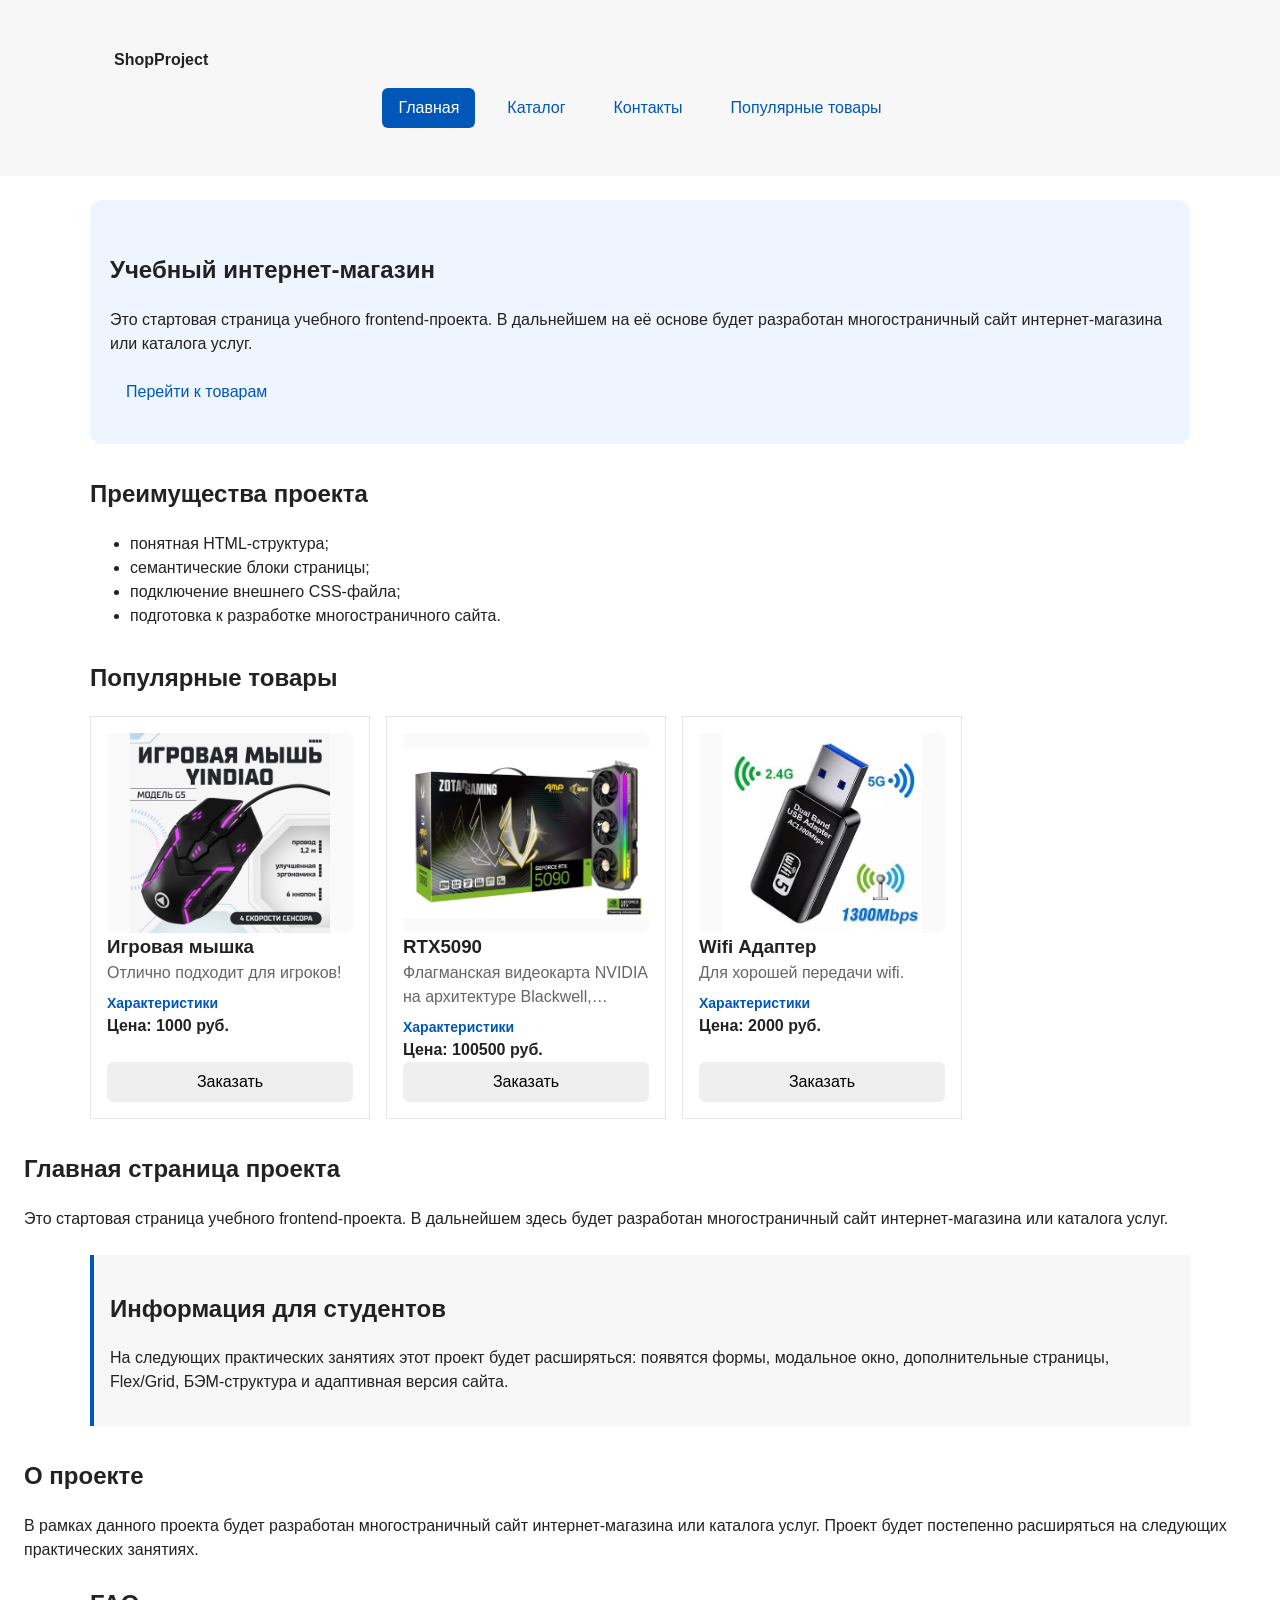
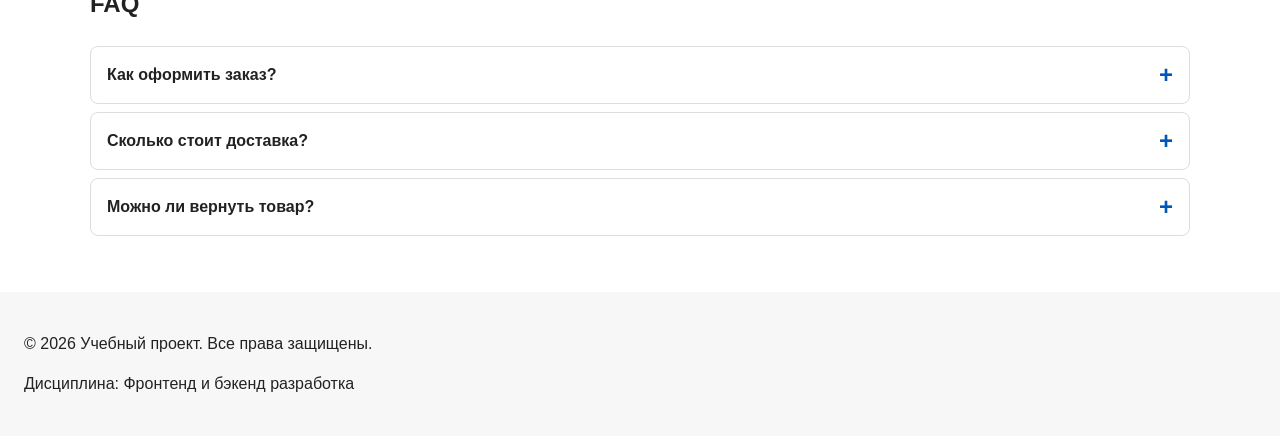
==== commit 6fea4369: "add: FAQ. Update: product-card" ====
--- a/index.html
+++ b/index.html
@@ -43,91 +43,171 @@
 
 
   <main>
-      <section class="hero">
-        <h1>Учебный интернет-магазин</h1>
-        <p>
-          Это стартовая страница учебного frontend-проекта.
-          В дальнейшем на её основе будет разработан многостраничный сайт
-          интернет-магазина или каталога услуг.
-        </p>
-        <a class="button" href="#popular">Перейти к товарам</a>
-      </section>
-      
-      <section class="section" id="advantages">
-        <h2>Преимущества проекта</h2>
-
-        <ul class="advantages-list">
-          <li>понятная HTML-структура;</li>
-          <li>семантические блоки страницы;</li>
-          <li>подключение внешнего CSS-файла;</li>
-          <li>подготовка к разработке многостраничного сайта.</li>
-        </ul>
-      </section>
-      <section class="section" id="popular">
-      <div class="products-grid">
-        <h2>Популярные товары</h2>
+        <section class="hero">
+          <h1>Учебный интернет-магазин</h1>
+          <p>
+            Это стартовая страница учебного frontend-проекта.
+            В дальнейшем на её основе будет разработан многостраничный сайт
+            интернет-магазина или каталога услуг.
+          </p>
+          <a class="button" href="#popular">Перейти к товарам</a>
+        </section>
+        
+        <section class="section" id="advantages">
+          <h2>Преимущества проекта</h2>
+
+          <ul class="advantages-list">
+            <li>понятная HTML-структура;</li>
+            <li>семантические блоки страницы;</li>
+            <li>подключение внешнего CSS-файла;</li>
+            <li>подготовка к разработке многостраничного сайта.</li>
+          </ul>
+        </section>
+        <section class="section" id="popular">
+        <h2>Популярные товары</h2>        
+        <div class="products-grid">
 
           <article class="product-card">
-            <h3 class="product-card__title">Товар 1</h3>
-            <p class="product-card__description">Краткое описание учебного товара.</p>
+            <img class="product-card__image" src="image/mouse.jpg" alt="Игровая мышка">
+            <h3 class="product-card__title">Игровая мышка</h3>
+            <p class="product-card__description">Отлично подходит для игроков!</p>
+
+            <button
+              class="product-card__more-btn"
+              type="button"
+              data-specs='{
+                "Тип подключения": "Проводная (USB)",
+                "Тип сенсора": "Оптический",
+                "Макс. DPI": "1600",
+                "Количество кнопок": "6",
+                "Колесо прокрутки": "Есть",
+                "Вес": "70 г",
+                "Подсветка": "RGB",
+                "Совместимость": "Windows, macOS, Linux"
+              }'
+              data-title="Игровая мышка"
+            >
+              Характеристики
+            </button>
+
             <p class="product-card__price">Цена: 1000 руб.</p>
+            <button class="button product-card__button" type="button" data-product="Товар 1">
+              Заказать
+            </button>
+          </article>
+
+          <article class="product-card">
+            <img class="product-card__image" src="image/RTX5090.jpg" alt="RTX 5090">
+            <h3 class="product-card__title">RTX5090</h3>
+            <p class="product-card__description">
+              Флагманская видеокарта NVIDIA на архитектуре Blackwell, предназначенная для 4K-гейминга, трассировки лучей и задач ИИ.
+            </p>
+
             <button
-              class="button product-card__button"
+              class="product-card__more-btn"
               type="button"
-              data-product="Товар 1"
+              data-specs='{
+                "Производитель": "NVIDIA",
+                "Архитектура": "Blackwell",
+                "Память": "32 ГБ GDDR7",
+                "Интерфейс": "PCIe 5.0",
+                "TDP": "450 Вт",
+                "Рекомендуемый БП": "1000 Вт",
+                "Гарантия": "3 года"
+              }'
+              data-title="Видеокарта RTX 5090"
             >
-              Заказать
-            </button>
-          </article>
-
-
-          <article class="product-card">
-            <h3 class="product-card__title">Товар 2</h3>
-            <p class="product-card__description">Краткое описание учебного товара.</p>
-            <p class="product-card__price">Цена: 1500 руб.</p>
+              Характеристики
+            </button>
+
+            <p class="product-card__price">Цена: 100500 руб.</p>
             <button class="button product-card__button" type="button" data-product="Товар 2">
               Заказать
             </button>
           </article>
 
           <article class="product-card">
-            <h3 class="product-card__title">Товар 3</h3>
-            <p class="product-card__description">Краткое описание учебного товара.</p>
+            <img class="product-card__image" src="image/WifiAdapter.jpg" alt="Wi-Fi адаптер">
+            <h3 class="product-card__title">Wifi Адаптер</h3>
+            <p class="product-card__description">Для хорошей передачи wifi.</p>
+
+            <button
+              class="product-card__more-btn"
+              type="button"
+              data-specs='{
+                "Интерфейс": "USB 3.0",
+                "Стандарт": "Wi-Fi 6 (802.11ax)",
+                "Скорость": "до 1800 Мбит/с",
+                "Диапазоны": "2.4 ГГц + 5 ГГц",
+                "Антенна": "Внешняя, съёмная"
+              }'
+              data-title="Wi-Fi адаптер"
+            >
+              Характеристики
+            </button>
+
             <p class="product-card__price">Цена: 2000 руб.</p>
             <button class="button product-card__button" type="button" data-product="Товар 3">
               Заказать
             </button>
           </article>
-        </div>
-      </section>
-
-
-      <section>
-        <h2>Главная страница проекта</h2>
-        <p>
-          Это стартовая страница учебного frontend-проекта.
-          В дальнейшем здесь будет разработан многостраничный сайт
-          интернет-магазина или каталога услуг.
-        </p>
-      </section>
-
-      <section>
-      <h2>О проекте</h2>
+
+        </div>
+        </section>
+
+
+        <section>
+          <h2>Главная страница проекта</h2>
           <p>
-          В рамках данного проекта будет разработан многостраничный сайт
-          интернет-магазина или каталога услуг. Проект будет постепенно
-          расширяться на следующих практических занятиях.
+            Это стартовая страница учебного frontend-проекта.
+            В дальнейшем здесь будет разработан многостраничный сайт
+            интернет-магазина или каталога услуг.
           </p>
-      </section>
-
-      <aside class="aside-info">
-        <h2>Информация для студентов</h2>
-        <p>
-          На следующих практических занятиях этот проект будет расширяться:
-          появятся формы, модальное окно, дополнительные страницы, Flex/Grid,
-          БЭМ-структура и адаптивная версия сайта.
-        </p>
-      </aside>
+        </section>
+          <aside class="aside-info">
+            <h2>Информация для студентов</h2>
+            <p>
+              На следующих практических занятиях этот проект будет расширяться:
+              появятся формы, модальное окно, дополнительные страницы, Flex/Grid,
+              БЭМ-структура и адаптивная версия сайта.
+            </p>
+          </aside>
+
+
+        <section>
+        <h2>О проекте</h2>
+            <p>
+            В рамках данного проекта будет разработан многостраничный сайт
+            интернет-магазина или каталога услуг. Проект будет постепенно
+            расширяться на следующих практических занятиях.
+            </p>
+        </section>
+        <section class="faq" aria-labelledby="faq-title">
+          <h2 class="faq__title" id="faq-title">FAQ</h2>
+
+        <div class="faq__list">
+          <details class="faq__item">
+            <summary class="faq__question">Как оформить заказ?</summary>
+        <div class="faq__answer">
+          <p>Выберите товар, нажмите «Заказать», заполните форму и подтвердите заявку.</p>
+        </div>
+      </details>
+
+      <details class="faq__item">
+        <summary class="faq__question">Сколько стоит доставка?</summary>
+        <div class="faq__answer">
+          <p>Доставка по городу — 300 руб., при заказе от 5000 руб. — бесплатно.</p>
+        </div>
+      </details>
+
+      <details class="faq__item">
+        <summary class="faq__question">Можно ли вернуть товар?</summary>
+        <div class="faq__answer">
+          <p>Да, в течение 14 дней с момента покупки при сохранении упаковки.</p>
+        </div>
+      </details>
+    </div>
+  </section>
   </main>
 
     <footer id="contacts">
@@ -136,44 +216,67 @@
     </footer>
 
 
-<dialog class="order-dialog" id="order-dialog" aria-labelledby="order-dialog-title">
-  <h2 class="order-dialog__title" id="order-dialog-title">Оформление заявки</h2>
-        <form class="order-form" id="order-form" action="#" method="post" novalidate>
-          <input id="selected-product" name="selected-product" type="hidden">
-            <div class="order-form__field">
-              <label class="order-form__label" for="order-name">Имя</label>
-              <input
-                class="order-form__input"
-                id="order-name"
-                name="name"
-                type="text"
-                required
-              >
-            </div>
-
-            <div class="order-form__field">
-              <label class="order-form__label" for="order-email">E-mail</label>
-              <input
-                class="order-form__input"
-                id="order-email"
-                name="email"
-                type="email"
-                required
-              >
-            </div>
-
-            <div class="order-form__actions">
-              <button class="button button--secondary" type="button", id="close-order-dialog">
-                Закрыть
-              </button>
-
-              <button class="button button--primary" type="submit">
-                Отправить заявку
-              </button>
-              
-
-            </div>
-    </form>
+  <dialog class="order-dialog" id="order-dialog" aria-labelledby="order-dialog-title">
+    <h2 class="order-dialog__title" id="order-dialog-title">Оформление заявки</h2>
+          <form class="order-form" id="order-form" action="#" method="post" novalidate>
+            <input id="selected-product" name="selected-product" type="hidden">
+              <div class="order-form__field">
+                <label class="order-form__label" for="order-name">Имя</label>
+                <input
+                  class="order-form__input"
+                  id="order-name"
+                  name="name"
+                  type="text"
+                  required
+                >
+              </div>
+
+              <div class="order-form__field">
+                <label class="order-form__label" for="order-email">E-mail</label>
+                <input
+                  class="order-form__input"
+                  id="order-email"
+                  name="email"
+                  type="email"
+                  required
+                >
+              </div>
+
+              <div class="order-form__field">
+                <label class="order-form__label" for="order-address">Адрес доставки</label>
+                <textarea
+                  class="order-form__input"
+                  id="order-address"
+                  name="address"
+                  rows="3"
+                  placeholder="Город, улица, дом, квартира"
+                  required
+                ></textarea>
+              </div>
+
+              <div class="order-form__actions">
+                <button class="button button--secondary" type="button", id="close-order-dialog">
+                  Закрыть
+                </button>
+
+                <button class="button button--primary" type="submit">
+                  Отправить заявку
+                </button>
+                
+
+              </div>
+          </form>
+  </dialog>
+
+  <dialog class="specs-dialog" id="specs-dialog" aria-labelledby="specs-dialog-title">
+    <div class="specs-dialog__header">
+      <h2 class="specs-dialog__title" id="specs-dialog-title"></h2>
+      <button class="specs-dialog__close" type="button" aria-label="Закрыть" data-close-specs>×</button>
+    </div>
+    <ul class="specs-dialog__list" id="specs-dialog-list"></ul>
+    <div class="specs-dialog__actions">
+      <button class="button button--secondary" type="button" data-close-specs>Закрыть</button>
+    </div>
   </dialog>
 
   <p class="success-message" id="success-message" hidden>
--- a/css/style.css
+++ b/css/style.css
@@ -138,17 +138,31 @@
   margin-bottom: 24px;
 }
 
+.products-grid {
+  display: grid;
+  grid-template-columns: repeat(auto-fill, 280px); /* жёсткие 280px */
+  gap: var(--space-md, 16px);
+  justify-content: start;
+  align-items: stretch;  
+}
 
 .product-card {
+  height: 100%; 
   display: flex;
   flex-direction: column;
-  gap: var(--space-sm);
-  padding: var(--space-md);
-  border: 1px solid var(--color-border);
-  border-radius: var(--radius-md);
-  background-color: var(--color-bg);
-}
-
+  border: 1px solid #e5e5e5;
+  padding: 16px;
+  /* высота подстраивается под содержимое */
+}
+.product-card__image {
+  width: 100%;
+  height: 200px;           
+  object-fit: contain;      
+  object-position: center;
+  display: block;
+  border-radius: var(--radius-sm, 6px);
+  background: #fafafa;  
+}
 .product-card:hover {
   border-color: var(--color-primary);
 }
@@ -169,7 +183,24 @@
 .product-card__description {
   margin: 0;
   color: var(--color-muted);
-}
+
+  /* Обрезка по 2 строкам с троеточием */
+  display: -webkit-box;
+  -webkit-box-orient: vertical;
+  -webkit-line-clamp: 2;
+  line-clamp: 2; 
+  overflow: hidden;
+  text-overflow: ellipsis;
+
+  /* Перенос длинных слов, чтобы не вылезали за карточку */
+  overflow-wrap: anywhere;
+  word-break: break-word;
+
+  /* Больше не задаём фиксированную ширину — карточка сама ограничит */
+  width: auto;
+}
+
+
 
 .product-card__price {
   margin: 0;
@@ -183,6 +214,8 @@
 .product-card__button {
   margin-top: auto;
   align-self: flex-start;
+  text-align: center;
+  width: 100%;
 }
 
 .button {
@@ -245,6 +278,7 @@
 
 .catalog-filters {
   grid-area: filters;
+  align-self: start;
   padding: var(--space-md);
   border: 1px solid var(--color-border);
   border-radius: var(--radius-md);
@@ -392,6 +426,15 @@
   margin-top: 0;
 }
 
+.order-form__input,
+.order-form__select,
+.order-form__textarea {
+  width: 100%;
+  padding: 10px 12px;
+  border: 1px solid var(--color-border);
+  border-radius: var(--radius-sm);
+  font: inherit;
+}
 
 /*
   Поле формы.
@@ -494,3 +537,198 @@
 [aria-invalid="true"] {
   border-color: var(--color-danger);
 }
+
+/* ===============================
+   FAQ блок
+   =============================== */
+
+.faq {
+  max-width: var(--container-width);
+  margin: 0 auto var(--space-xl);
+}
+
+.faq__title {
+  margin-top: 0;
+  margin-bottom: var(--space-lg);
+}
+
+.faq__list {
+  display: grid;
+  gap: var(--space-sm);
+}
+
+.faq__item {
+  border: 1px solid var(--color-border);
+  border-radius: var(--radius-md);
+  background-color: var(--color-white);
+  display: grid;
+  grid-template-rows: auto 0fr;
+  transition: grid-template-rows 0.3s ease;
+}
+
+.faq__item[open] {
+  grid-template-rows: auto 1fr;
+  border-color: var(--color-primary);
+}
+
+.faq__question {
+  padding: var(--space-md);
+  font-weight: 700;
+  cursor: pointer;
+  list-style: none;
+  display: flex;
+  justify-content: space-between;
+  align-items: center;
+  gap: var(--space-md);
+}
+
+.faq__question::-webkit-details-marker {
+  display: none;
+}
+
+.faq__question::after {
+  content: "+";
+  font-size: 24px;
+  line-height: 1;
+  color: var(--color-primary);
+  flex-shrink: 0;
+  transition: transform 0.2s ease;
+}
+
+.faq__item[open] .faq__question::after {
+  content: "−";
+}
+
+.faq__question:focus-visible {
+  outline: 2px solid var(--color-primary);
+  outline-offset: -2px;
+  border-radius: var(--radius-md);
+}
+
+.faq__answer {
+  overflow: hidden;
+  color: var(--color-muted);
+}
+
+.faq__answer p {
+  margin: 0;
+  padding: 0 var(--space-md) var(--space-md);
+}
+
+/* ===============================
+   Кнопка «Характеристики» в карточке
+   =============================== */
+
+.product-card__more-btn {
+  margin-top: var(--space-sm);
+  padding: 0;
+  border: none;
+  background: none;
+  color: var(--color-primary);
+  font: inherit;
+  font-weight: 600;
+  font-size: 14px;
+  cursor: pointer;
+  text-align: left;
+  align-self: flex-start;
+  transition: color 0.2s;
+}
+
+.product-card__more-btn:hover {
+  color: var(--color-primary-dark);
+  text-decoration: underline;
+}
+
+.product-card__more-btn:focus-visible {
+  outline: 2px solid var(--color-primary);
+  outline-offset: 3px;
+  border-radius: var(--radius-sm);
+}
+
+/* ===============================
+   Модальное окно характеристик
+   =============================== */
+
+.specs-dialog {
+  width: min(100% - 32px, 520px);
+  max-height: 85vh;
+  padding: var(--space-lg);
+  border: none;
+  border-radius: var(--radius-lg);
+  background: var(--color-white);
+  box-shadow: 0 20px 50px rgba(0, 0, 0, 0.2);
+  overflow-y: auto;
+}
+
+.specs-dialog::backdrop {
+  background: rgba(0, 0, 0, 0.5);
+  backdrop-filter: blur(2px);
+}
+
+.specs-dialog__header {
+  display: flex;
+  justify-content: space-between;
+  align-items: flex-start;
+  gap: var(--space-md);
+  margin-bottom: var(--space-lg);
+}
+
+.specs-dialog__title {
+  margin: 0;
+  font-size: 20px;
+}
+
+.specs-dialog__close {
+  flex-shrink: 0;
+  width: 32px;
+  height: 32px;
+  padding: 0;
+  border: none;
+  border-radius: var(--radius-sm);
+  background: var(--color-surface);
+  color: var(--color-text);
+  font-size: 22px;
+  line-height: 1;
+  cursor: pointer;
+  display: flex;
+  align-items: center;
+  justify-content: center;
+  transition: background 0.2s;
+}
+
+.specs-dialog__close:hover {
+  background: var(--color-border);
+}
+
+.specs-dialog__close:focus-visible {
+  outline: 2px solid var(--color-primary);
+  outline-offset: 2px;
+}
+
+.specs-dialog__list {
+  list-style: none;
+  padding: 0;
+  margin: 0 0 var(--space-lg);
+  display: grid;
+  gap: var(--space-sm);
+}
+
+.specs-dialog__list li {
+  display: flex;
+  justify-content: space-between;
+  gap: var(--space-md);
+  padding-bottom: var(--space-xs);
+  border-bottom: 1px dashed var(--color-border);
+  font-size: 14px;
+}
+
+.specs-dialog__list li span {
+  font-weight: 600;
+  color: var(--color-text);
+}
+
+.specs-dialog__actions {
+  display: flex;
+  justify-content: flex-end;
+  gap: var(--space-md);
+}
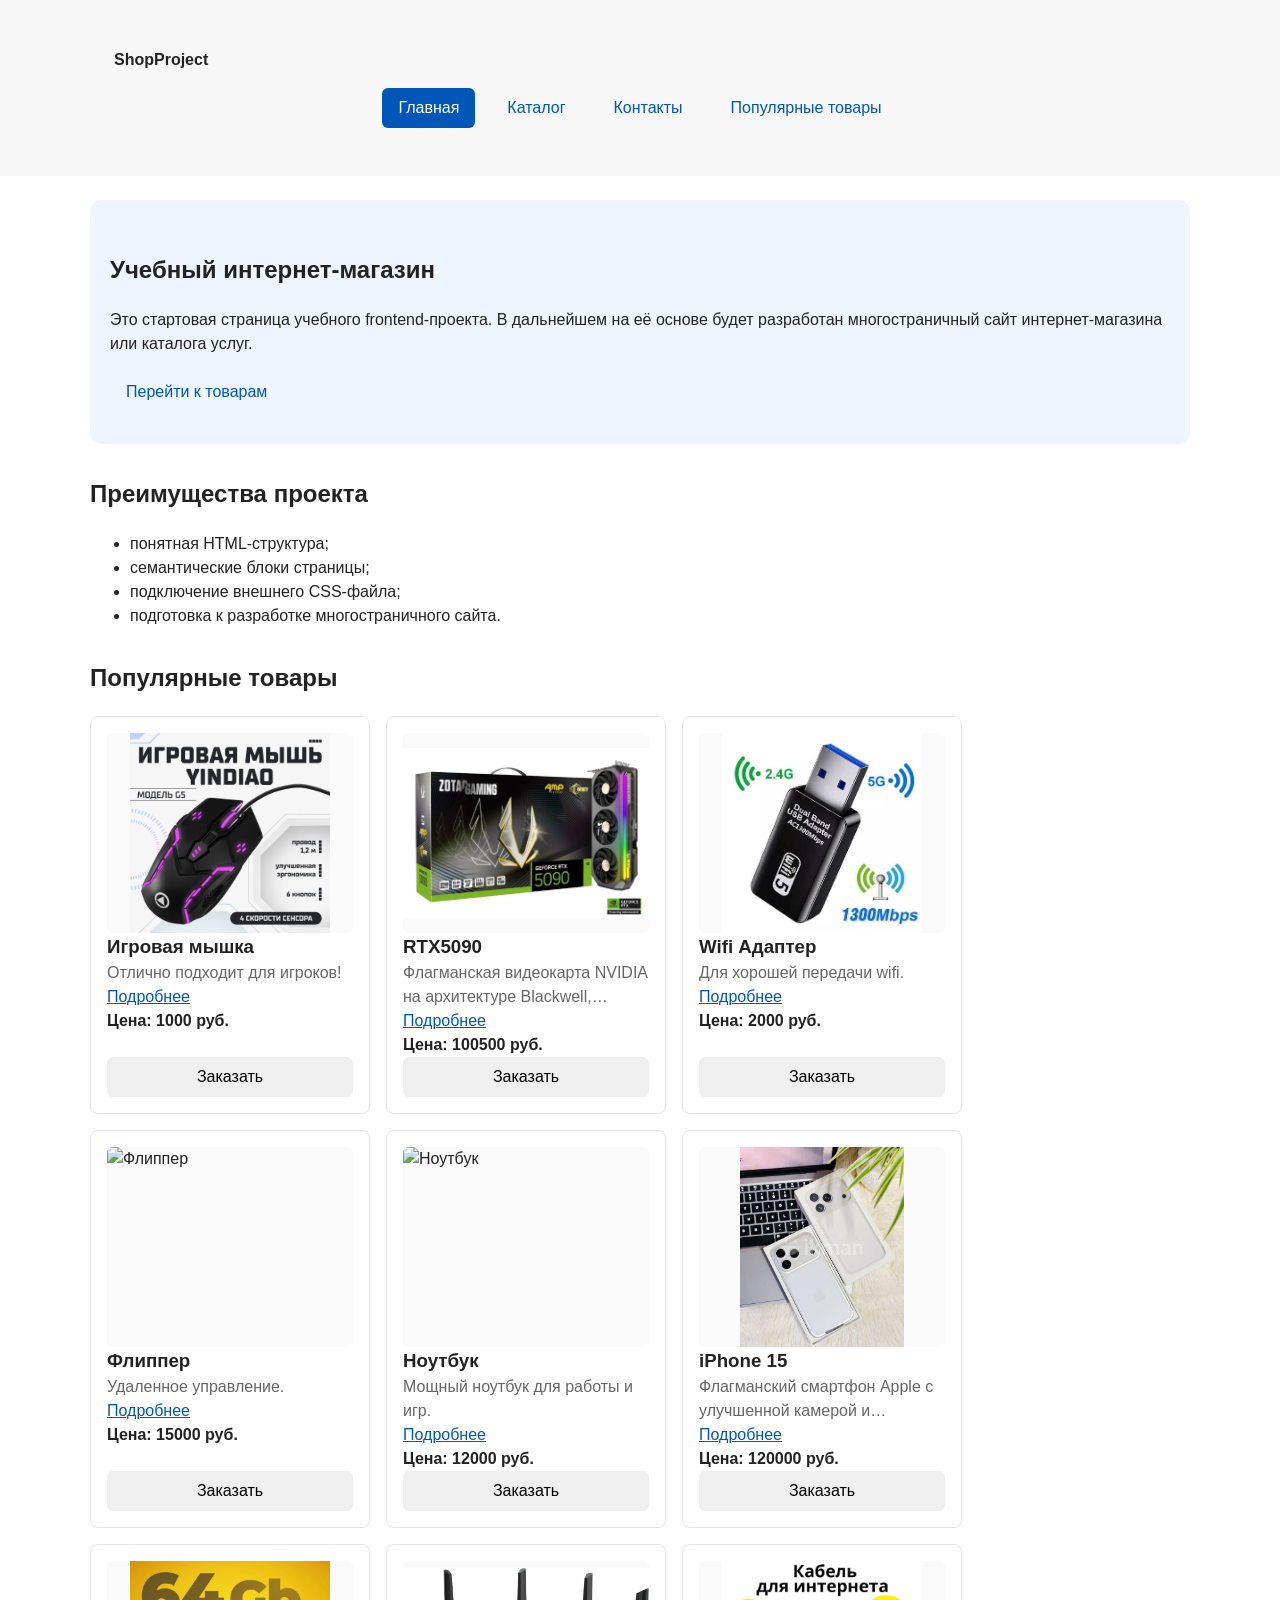
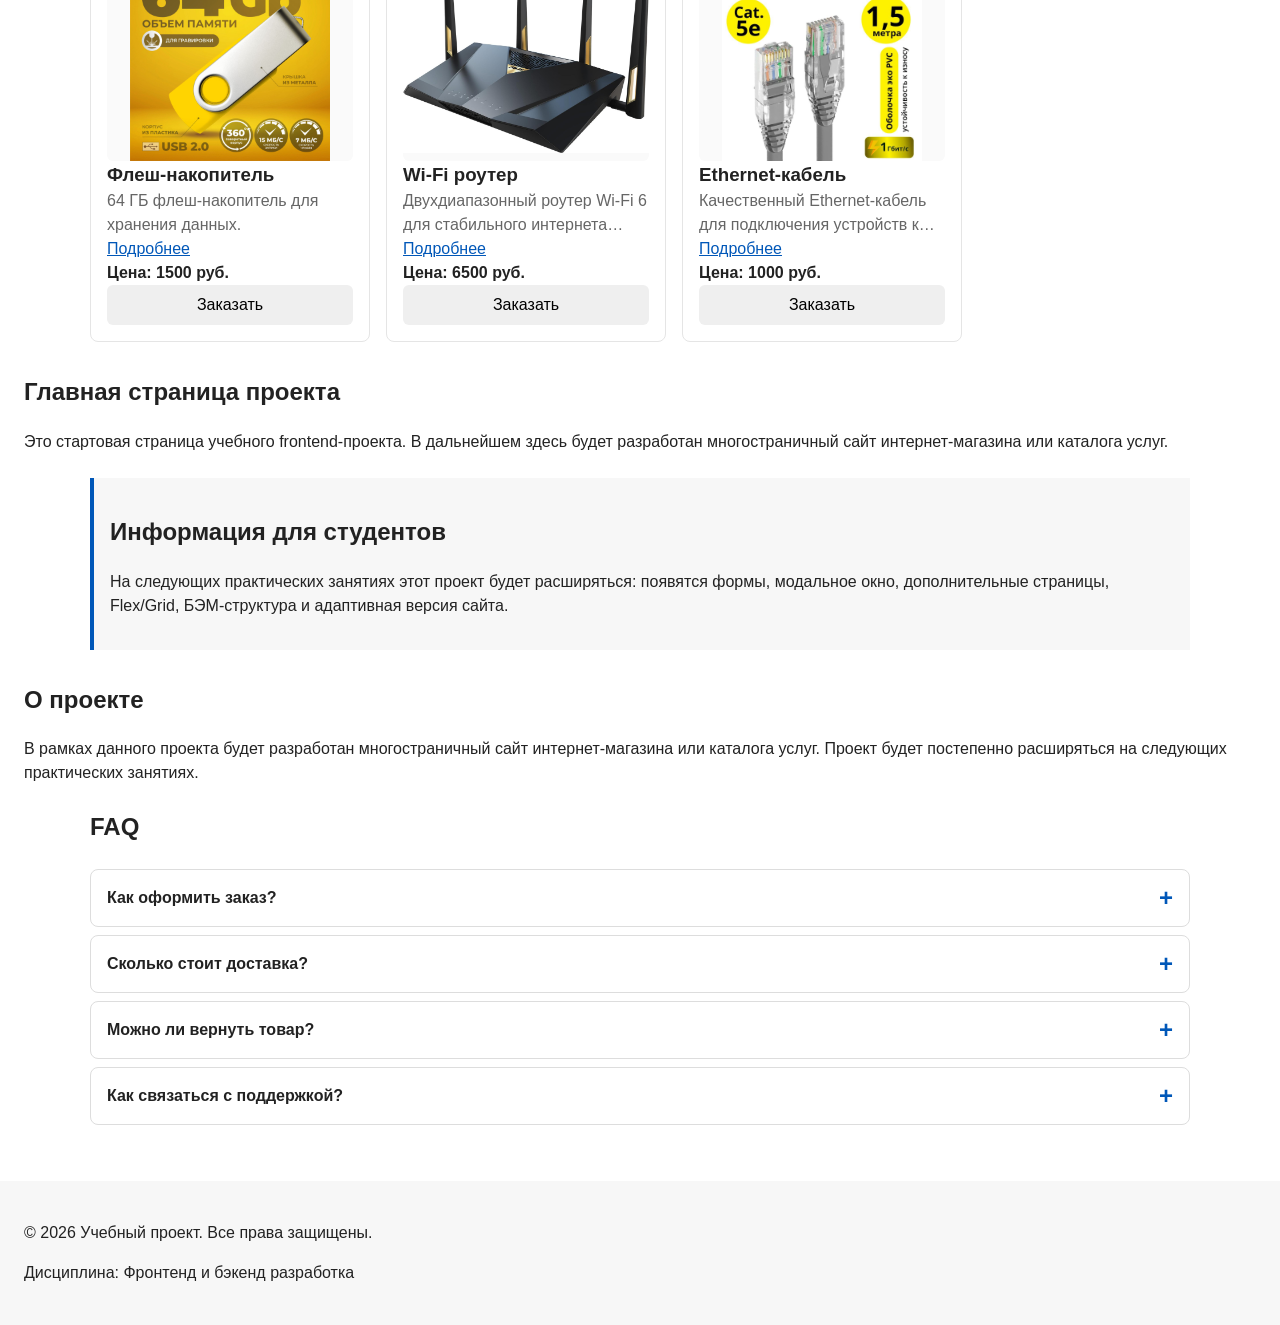
==== commit 9013ca45: "refinements" ====
--- a/index.html
+++ b/index.html
@@ -72,23 +72,8 @@
             <h3 class="product-card__title">Игровая мышка</h3>
             <p class="product-card__description">Отлично подходит для игроков!</p>
 
-            <button
-              class="product-card__more-btn"
-              type="button"
-              data-specs='{
-                "Тип подключения": "Проводная (USB)",
-                "Тип сенсора": "Оптический",
-                "Макс. DPI": "1600",
-                "Количество кнопок": "6",
-                "Колесо прокрутки": "Есть",
-                "Вес": "70 г",
-                "Подсветка": "RGB",
-                "Совместимость": "Windows, macOS, Linux"
-              }'
-              data-title="Игровая мышка"
-            >
-              Характеристики
-            </button>
+
+            <a class="product-card__link" href="product.html?id=mouse">Подробнее</a>
 
             <p class="product-card__price">Цена: 1000 руб.</p>
             <button class="button product-card__button" type="button" data-product="Товар 1">
@@ -102,25 +87,10 @@
             <p class="product-card__description">
               Флагманская видеокарта NVIDIA на архитектуре Blackwell, предназначенная для 4K-гейминга, трассировки лучей и задач ИИ.
             </p>
-
-            <button
-              class="product-card__more-btn"
-              type="button"
-              data-specs='{
-                "Производитель": "NVIDIA",
-                "Архитектура": "Blackwell",
-                "Память": "32 ГБ GDDR7",
-                "Интерфейс": "PCIe 5.0",
-                "TDP": "450 Вт",
-                "Рекомендуемый БП": "1000 Вт",
-                "Гарантия": "3 года"
-              }'
-              data-title="Видеокарта RTX 5090"
-            >
-              Характеристики
-            </button>
+            <a class="product-card__link" href="product.html?id=mouse">Подробнее</a>
 
             <p class="product-card__price">Цена: 100500 руб.</p>
+
             <button class="button product-card__button" type="button" data-product="Товар 2">
               Заказать
             </button>
@@ -130,27 +100,86 @@
             <img class="product-card__image" src="image/WifiAdapter.jpg" alt="Wi-Fi адаптер">
             <h3 class="product-card__title">Wifi Адаптер</h3>
             <p class="product-card__description">Для хорошей передачи wifi.</p>
-
-            <button
-              class="product-card__more-btn"
-              type="button"
-              data-specs='{
-                "Интерфейс": "USB 3.0",
-                "Стандарт": "Wi-Fi 6 (802.11ax)",
-                "Скорость": "до 1800 Мбит/с",
-                "Диапазоны": "2.4 ГГц + 5 ГГц",
-                "Антенна": "Внешняя, съёмная"
-              }'
-              data-title="Wi-Fi адаптер"
-            >
-              Характеристики
-            </button>
-
+            <a class="product-card__link" href="product.html?id=mouse">Подробнее</a>
             <p class="product-card__price">Цена: 2000 руб.</p>
-            <button class="button product-card__button" type="button" data-product="Товар 3">
-              Заказать
-            </button>
-          </article>
+
+            <button class="button product-card__button" type="button" data-product="Товар 4">
+              Заказать
+            </button>
+          </article>
+
+          <article class="product-card">
+            <img class="product-card__image" src="image/Flipper.jpg" alt="Флиппер">
+            <h3 class="product-card__title">Флиппер</h3>
+            <p class="product-card__description">Удаленное управление.</p>
+            <a class="product-card__link" href="product.html?id=flipper">Подробнее</a>
+            <p class="product-card__price">Цена: 15000 руб.</p>
+
+            <button class="button product-card__button" type="button" data-product="Товар 5">
+              Заказать
+            </button>
+          </article>
+
+          <article class="product-card">
+            <img class="product-card__image" src="image/Laptop.jpg" alt="Ноутбук">
+            <h3 class="product-card__title">Ноутбук</h3>
+            <p class="product-card__description">Мощный ноутбук для работы и игр.</p>
+            <a class="product-card__link" href="product.html?id=laptop">Подробнее</a>
+            <p class="product-card__price">Цена: 12000 руб.</p>
+
+            <button class="button product-card__button" type="button" data-product="Товар 6">
+              Заказать
+            </button>
+          </article>
+
+          <article class="product-card">
+            <img class="product-card__image" src="image/iphone.jpg" alt="iPhone 15">
+            <h3 class="product-card__title">iPhone 15</h3>
+            <p class="product-card__description">Флагманский смартфон Apple с улучшенной камерой и производительностью.</p>
+            <a class="product-card__link" href="product.html?id=iphone-15">Подробнее</a>
+            <p class="product-card__price">Цена: 120000 руб.</p>
+
+            <button class="button product-card__button" type="button" data-product="Товар 8">
+              Заказать
+            </button>
+          </article>
+
+          <article class="product-card">
+            <img class="product-card__image" src="image/flash_drive.jpg" alt="Флеш-накопитель">
+            <h3 class="product-card__title">Флеш-накопитель</h3>
+            <p class="product-card__description">64 ГБ флеш-накопитель для хранения данных.</p>
+            <a class="product-card__link" href="product.html?id=flash-drive 64 gb">Подробнее</a>
+            <p class="product-card__price">Цена: 1500 руб.</p>
+
+            <button class="button product-card__button" type="button" data-product="Товар 9">
+              Заказать
+            </button>
+          </article>
+
+          <article class="product-card">
+            <img class="product-card__image" src="image/router.jpg" alt="Wi-Fi роутер">
+            <h3 class="product-card__title">Wi-Fi роутер</h3>
+            <p class="product-card__description">Двухдиапазонный роутер Wi-Fi 6 для стабильного интернета дома и в офисе.</p>
+            <a class="product-card__link" href="product.html?id=router">Подробнее</a>
+            <p class="product-card__price">Цена: 6500 руб.</p>
+
+            <button class="button product-card__button" type="button" data-product="Товар 10">
+              Заказать
+            </button>
+          </article>
+
+          <article class="product-card">
+            <img class="product-card__image" src="image/Ethernet.jpg" alt="Ethernet-кабель">
+            <h3 class="product-card__title">Ethernet-кабель</h3>
+            <p class="product-card__description">Качественный Ethernet-кабель для подключения устройств к сети.</p>
+            <a class="product-card__link" href="product.html?id=Enthernet-кабель">Подробнее</a>
+            <p class="product-card__price">Цена: 1000 руб.</p>
+
+            <button class="button product-card__button" type="button" data-product="Товар 11">
+              Заказать
+            </button>
+          </article>
+
 
         </div>
         </section>
@@ -183,31 +212,74 @@
             </p>
         </section>
         <section class="faq" aria-labelledby="faq-title">
-          <h2 class="faq__title" id="faq-title">FAQ</h2>
-
-        <div class="faq__list">
-          <details class="faq__item">
-            <summary class="faq__question">Как оформить заказ?</summary>
-        <div class="faq__answer">
-          <p>Выберите товар, нажмите «Заказать», заполните форму и подтвердите заявку.</p>
-        </div>
-      </details>
-
-      <details class="faq__item">
-        <summary class="faq__question">Сколько стоит доставка?</summary>
-        <div class="faq__answer">
-          <p>Доставка по городу — 300 руб., при заказе от 5000 руб. — бесплатно.</p>
-        </div>
-      </details>
-
-      <details class="faq__item">
-        <summary class="faq__question">Можно ли вернуть товар?</summary>
-        <div class="faq__answer">
-          <p>Да, в течение 14 дней с момента покупки при сохранении упаковки.</p>
-        </div>
-      </details>
-    </div>
-  </section>
+  <h2 class="faq__title" id="faq-title">FAQ</h2>
+
+  <div class="faq__list">
+
+    <details class="faq__item">
+      <summary class="faq__question">Как оформить заказ?</summary>
+      <div class="faq__answer">
+        <p>Оформить заказ можно за несколько шагов:</p>
+        <ol>
+          <li>Выберите нужный товар в разделе «Популярные товары» или в каталоге.</li>
+          <li>При необходимости нажмите «Характеристики», чтобы изучить товар подробнее.</li>
+          <li>Нажмите кнопку «Заказать», и откроется форма заявки.</li>
+          <li>Укажите имя, e-mail и телефон в формате +7 (900) 000-00-00, выберите тему заявки и при желании оставьте комментарий.</li>
+          <li>Отметьте согласие на обработку данных и нажмите «Отправить заявку».</li>
+        </ol>
+        <p>После отправки с вами свяжется менеджер, уточнит детали и подтвердит заказ.</p>
+      </div>
+    </details>
+
+    <details class="faq__item">
+      <summary class="faq__question">Сколько стоит доставка?</summary>
+      <div class="faq__answer">
+        <p>
+          Стоимость доставки по городу — 300 руб. Если сумма заказа составляет
+          5000 руб. и более, доставка бесплатная.
+        </p>
+        <p>
+          Точную дату и время менеджер согласует с вами по телефону после
+          подтверждения заказа. Если нужна доставка в другой город, выберите
+          в форме тему «Доставка» и напишите адрес в комментарии: мы рассчитаем
+          стоимость индивидуально.
+        </p>
+      </div>
+    </details>
+
+    <details class="faq__item">
+      <summary class="faq__question">Можно ли вернуть товар?</summary>
+      <div class="faq__answer">
+        <p>
+          Да, товар можно вернуть в течение 14 дней с момента покупки.
+          Для возврата необходимо:
+        </p>
+        <ul>
+          <li>сохранить товарный вид и заводскую упаковку;</li>
+          <li>не допустить следов использования и повреждений;</li>
+          <li>сохранить документ, подтверждающий покупку.</li>
+        </ul>
+        <p>
+          Чтобы оформить возврат, отправьте заявку с темой «Консультация»
+          и опишите причину. Деньги вернутся тем же способом, которым вы
+          платили за заказ.
+        </p>
+      </div>
+    </details>
+
+    <details class="faq__item">
+      <summary class="faq__question">Как связаться с поддержкой?</summary>
+      <div class="faq__answer">
+        <p>
+          Задать вопрос можно через форму заявки (тема «Консультация») или
+          на странице «Контакты». Мы отвечаем в рабочие дни,
+          обычно в течение одного дня.
+        </p>
+      </div>
+    </details>
+
+  </div>
+</section>
   </main>
 
     <footer id="contacts">
@@ -218,54 +290,89 @@
 
   <dialog class="order-dialog" id="order-dialog" aria-labelledby="order-dialog-title">
     <h2 class="order-dialog__title" id="order-dialog-title">Оформление заявки</h2>
-          <form class="order-form" id="order-form" action="#" method="post" novalidate>
-            <input id="selected-product" name="selected-product" type="hidden">
-              <div class="order-form__field">
-                <label class="order-form__label" for="order-name">Имя</label>
-                <input
-                  class="order-form__input"
-                  id="order-name"
-                  name="name"
-                  type="text"
-                  required
-                >
-              </div>
-
-              <div class="order-form__field">
-                <label class="order-form__label" for="order-email">E-mail</label>
-                <input
-                  class="order-form__input"
-                  id="order-email"
-                  name="email"
-                  type="email"
-                  required
-                >
-              </div>
-
-              <div class="order-form__field">
-                <label class="order-form__label" for="order-address">Адрес доставки</label>
-                <textarea
-                  class="order-form__input"
-                  id="order-address"
-                  name="address"
-                  rows="3"
-                  placeholder="Город, улица, дом, квартира"
-                  required
-                ></textarea>
-              </div>
-
-              <div class="order-form__actions">
-                <button class="button button--secondary" type="button", id="close-order-dialog">
-                  Закрыть
-                </button>
-
-                <button class="button button--primary" type="submit">
-                  Отправить заявку
-                </button>
-                
-
-              </div>
-          </form>
+      <form class="order-form" id="order-form" action="#" method="post" novalidate>
+        <input id="selected-product" name="selected-product" type="hidden">
+
+        <div class="order-form__field">
+          <label class="order-form__label" for="order-name">Имя</label>
+          <input
+            class="order-form__input"
+            id="order-name"
+            name="name"
+            type="text"
+            placeholder="Введите ваше имя"
+            minlength="2"
+            autocomplete="given-name"
+            required
+          >
+        </div>
+
+        <div class="order-form__field">
+          <label class="order-form__label" for="order-email">E-mail</label>
+          <input
+            class="order-form__input"
+            id="order-email"
+            name="email"
+            type="email"
+            placeholder="example@mail.ru"
+            autocomplete="email"
+            required
+          >
+        </div>
+
+        <div class="order-form__field">
+          <label class="order-form__label" for="order-phone">Телефон</label>
+          <input
+            class="order-form__input"
+            id="order-phone"
+            name="phone"
+            type="tel"
+            inputmode="tel"
+            placeholder="+7 (900) 000-00-00"
+            pattern="^\+7 \(\d{3}\) \d{3}-\d{2}-\d{2}$"
+            required
+          >
+          <small class="order-form__hint">Формат: +7 (900) 000-00-00</small>
+        </div>
+
+        <div class="order-form__field">
+          <label class="order-form__label" for="order-date">Дата связи</label>
+          <input class="order-form__input" id="order-date" name="date" type="date">
+        </div>
+
+        <div class="order-form__field">
+          <label class="order-form__label" for="order-topic">Тема заявки</label>
+          <select class="order-form__select" id="order-topic" name="topic" required>
+            <option value="">Выберите тему</option>
+            <option value="product">Заказ товара</option>
+            <option value="consultation">Консультация</option>
+            <option value="delivery">Доставка</option>
+          </select>
+        </div>
+
+        <div class="order-form__field">
+          <label class="order-form__label" for="order-comment">Комментарий</label>
+          <textarea
+            class="order-form__textarea"
+            id="order-comment"
+            name="comment"
+            rows="4"
+            placeholder="Укажите дополнительную информацию"
+          ></textarea>
+        </div>
+
+        <div class="order-form__field order-form__field--checkbox">
+          <label class="order-form__label">
+            <input class="order-form__checkbox" id="order-agreement" name="agreement" type="checkbox" required>
+            Я согласен на обработку данных
+          </label>
+        </div>
+
+        <div class="order-form__actions">
+          <button class="button button--secondary" type="button" id="close-order-dialog">Закрыть</button>
+          <button class="button button--primary" type="submit">Отправить заявку</button>
+        </div>
+      </form>
   </dialog>
 
   <dialog class="specs-dialog" id="specs-dialog" aria-labelledby="specs-dialog-title">
@@ -283,5 +390,11 @@
     Форма успешно отправлена!
   </p>
 
+
+  <button class="scroll-top" id="scroll-top" type="button" aria-label="Наверх">
+  ↑
+  </button>
 </body>
-</html>+</html>
+
+
--- a/css/style.css
+++ b/css/style.css
@@ -147,12 +147,15 @@
 }
 
 .product-card {
-  height: 100%; 
+  height: 100%;
   display: flex;
   flex-direction: column;
   border: 1px solid #e5e5e5;
+  border-radius: var(--radius-md);
   padding: 16px;
+  background-color: var(--color-white);
   /* высота подстраивается под содержимое */
+  transition: transform 0.2s ease, box-shadow 0.2s ease, border-color 0.2s ease;
 }
 .product-card__image {
   width: 100%;
@@ -165,6 +168,8 @@
 }
 .product-card:hover {
   border-color: var(--color-primary);
+  transform: translateY(-6px);
+  box-shadow: 0 12px 24px rgba(0, 0, 0, 0.12);
 }
 
 .product-card--featured {
@@ -259,6 +264,11 @@
   cursor: not-allowed;
 }
 
+.button:hover,
+.scroll-top:hover {
+  filter: brightness(0.85);
+}
+
 .aside-info {
   max-width: var(--container-width);
   margin: 0 auto var(--space-xl);
@@ -325,6 +335,48 @@
 html {
   scroll-behavior: smooth;
   scroll-padding-top: 150px;
+}
+
+.scroll-top {
+  position: fixed;
+  right: 16px;
+  bottom: 16px;
+  z-index: 50;
+  width: 44px;
+  height: 44px;
+  border: none;
+  border-radius: 50%;
+  background: #1f2937;
+  color: #fff;
+  font-size: 20px;
+  line-height: 1;
+  cursor: pointer;
+
+  opacity: 0;
+  visibility: hidden;
+  transform: translateY(8px);
+  transition: opacity 0.2s ease, transform 0.2s ease, visibility 0.2s;
+}
+
+.scroll-top.is-visible {
+  opacity: 1;
+  visibility: visible;
+  transform: translateY(0);
+}
+
+.scroll-top:hover {
+  background: var(--color-muted);
+}
+
+.scroll-top:focus-visible {
+  outline: 3px solid #93c5fd;
+  outline-offset: 2px;
+}
+
+@media (prefers-reduced-motion: reduce) {
+  .scroll-top {
+    transition: none;
+  }
 }
 
 :target {
@@ -671,6 +723,13 @@
   align-items: flex-start;
   gap: var(--space-md);
   margin-bottom: var(--space-lg);
+}
+
+.order-dialog::backdrop,
+.specs-dialog::backdrop {
+  background: rgba(0, 0, 0, 0.5);
+  backdrop-filter: blur(4px);
+  -webkit-backdrop-filter: blur(4px); /* для Safari */
 }
 
 .specs-dialog__title {
@@ -731,4 +790,84 @@
   display: flex;
   justify-content: flex-end;
   gap: var(--space-md);
+}
+
+/* ===============================
+   Страница товара
+   =============================== */
+
+.product-page {
+  max-width: var(--container-width);
+  margin: 0 auto var(--space-xl);
+  display: grid;
+  grid-template-columns: minmax(0, 1fr) minmax(0, 1fr);
+  gap: var(--space-xl);
+  align-items: start;
+}
+
+.product-page__image {
+  width: 100%;
+  max-height: 420px;
+  object-fit: contain;
+  border-radius: var(--radius-md);
+  background: #fafafa;
+}
+
+.product-page__title {
+  margin-top: 0;
+}
+
+.product-page__price {
+  font-size: 24px;
+  font-weight: 700;
+}
+
+.product-page__description {
+  color: var(--color-muted);
+}
+
+.product-page__specs {
+  grid-column: 1 / -1;
+  margin-bottom: 0;
+}
+
+.specs-table {
+  margin: 0;
+  border: 1px solid var(--color-border);
+  border-radius: var(--radius-md);
+  overflow: hidden;
+}
+
+.specs-table__row {
+  display: grid;
+  grid-template-columns: minmax(120px, 1fr) 2fr;
+  gap: var(--space-md);
+  padding: var(--space-sm) var(--space-md);
+  border-bottom: 1px solid var(--color-border);
+}
+
+.specs-table__row:last-child {
+  border-bottom: none;
+}
+
+.specs-table__row:nth-child(odd) {
+  background-color: var(--color-surface);
+}
+
+.specs-table dt {
+  font-weight: 600;
+}
+
+.specs-table dd {
+  margin: 0;
+}
+
+.related-list {
+  padding-left: var(--space-lg);
+}
+
+@media (max-width: 700px) {
+  .product-page {
+    grid-template-columns: 1fr;
+  }
 }
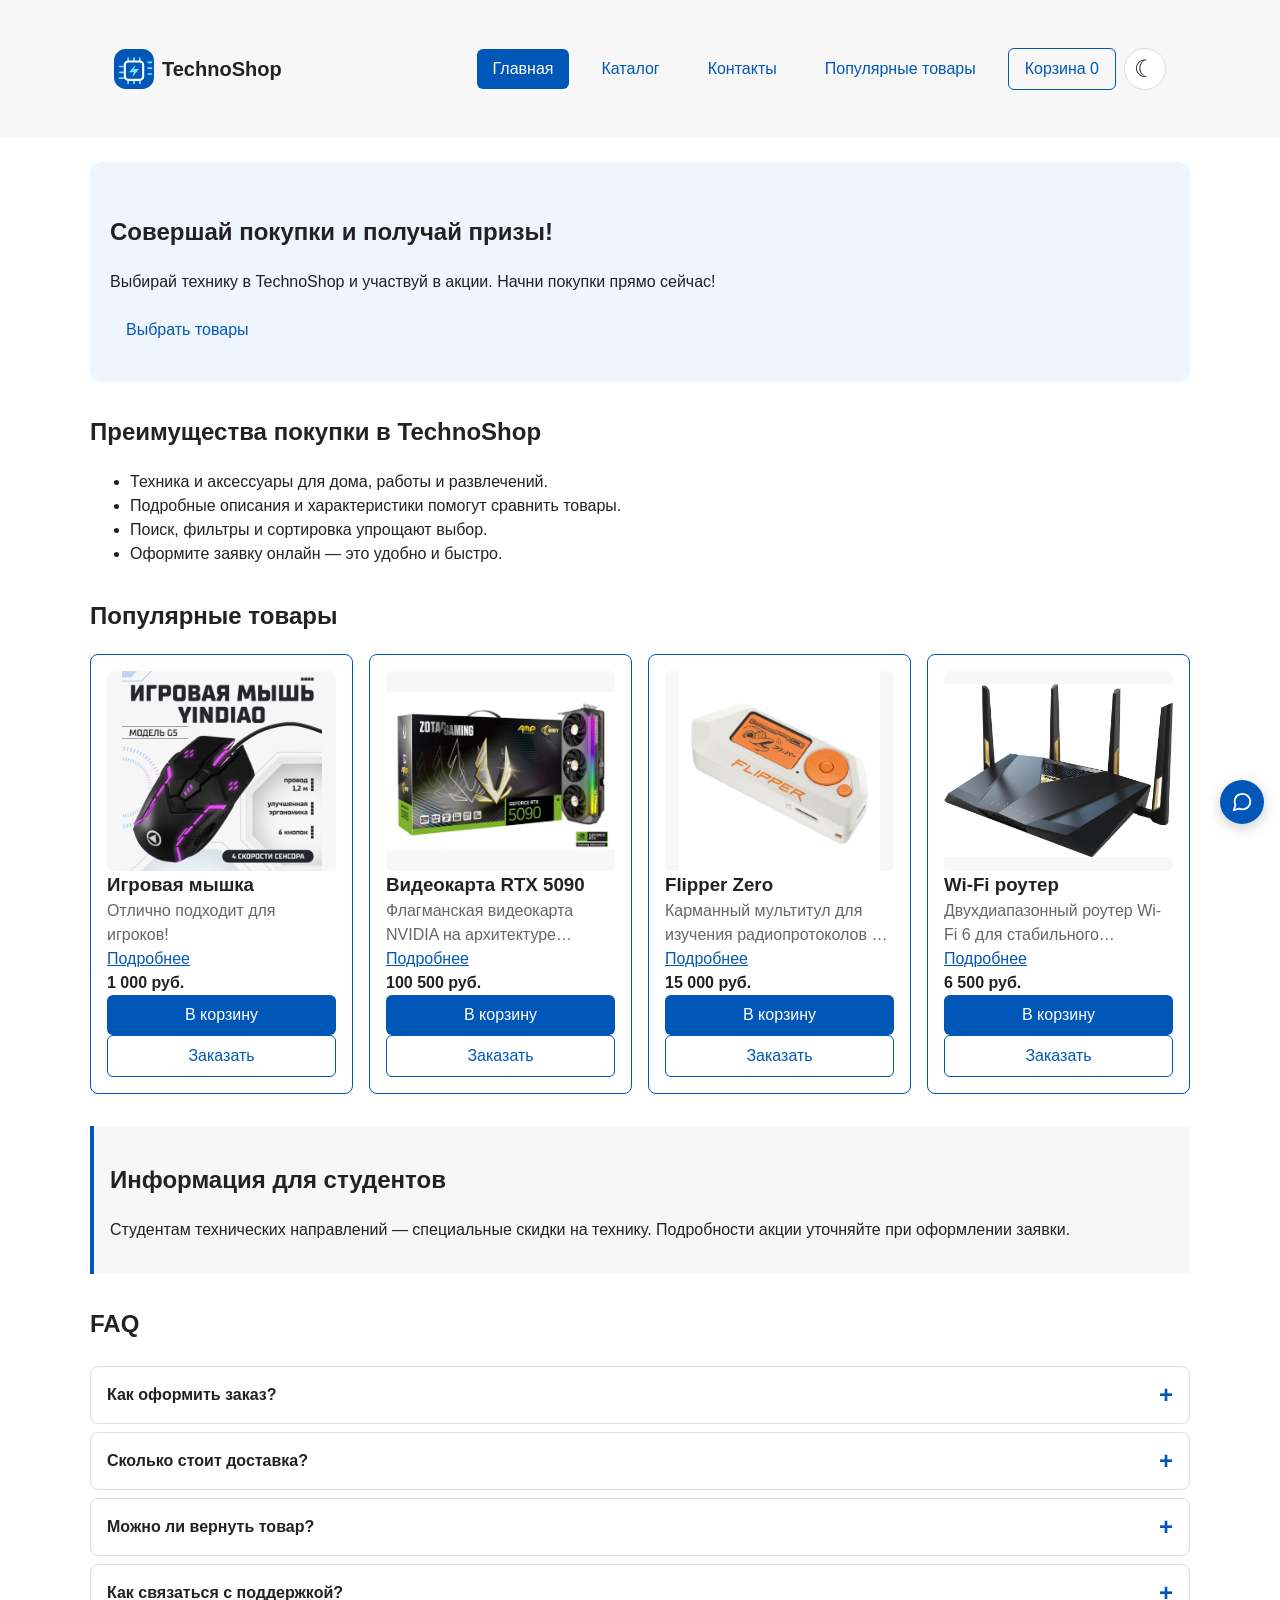
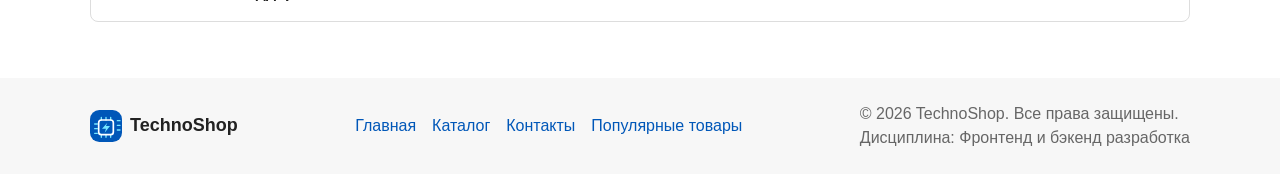
==== commit 293585fa: "5 фишек+МобильнаяАдаптация" ====
--- a/index.html
+++ b/index.html
@@ -2,10 +2,20 @@
 <html lang="ru">
 <head>
   <meta charset="UTF-8">
-  <script src="js/main.js" defer></script>
   <meta name="viewport" content="width=device-width, initial-scale=1.0">
   <title>Учебный интернет-магазин</title>
+  <script>
+    try {
+      document.documentElement.dataset.theme = localStorage.getItem('shop-theme') === 'dark' ? 'dark' : 'light';
+    } catch (error) {
+      document.documentElement.dataset.theme = 'light';
+    }
+  </script>
   <link rel="stylesheet" href="css/style.css">
+  <script src="js/products.js" defer></script>
+  <script src="js/shop.js" defer></script>
+  <script src="js/main.js" defer></script>
+  <script src="js/consultant.js" defer></script>
   <meta property="og:type" content="website">
   <meta property="og:title" content="Учебный интернет-магазин">
   <meta property="og:description" content="Учебный frontend-проект интернет-магазина.">
@@ -16,7 +26,10 @@
 <body>
   <header class="site-header">
     <div class="site-header__inner">
-      <a class="site-header__logo" href="index.html">ShopProject</a>
+      <a class="site-header__logo" href="index.html">
+        <img src="image/technoshop-logo.svg" alt="" width="40" height="40">
+        <span>TechnoShop</span>
+      </a>
 
       <nav class="site-nav" aria-label="Основная навигация">
         <ul class="site-nav__list">
@@ -38,34 +51,38 @@
           </li>
         </ul>
       </nav>
+      <div class="site-header__tools">
+        <button class="button button--secondary" type="button" data-cart-open>Корзина <span data-cart-count>0</span></button>
+        <button class="theme-toggle" type="button" data-theme-toggle aria-label="Включить тёмную тему" aria-pressed="false">
+          <span data-theme-icon aria-hidden="true">☾</span>
+        </button>
+      </div>
     </div>
   </header>
 
 
   <main>
         <section class="hero">
-          <h1>Учебный интернет-магазин</h1>
+          <h1>Совершай покупки и получай призы!</h1>
           <p>
-            Это стартовая страница учебного frontend-проекта.
-            В дальнейшем на её основе будет разработан многостраничный сайт
-            интернет-магазина или каталога услуг.
+            Выбирай технику в TechnoShop и участвуй в акции. Начни покупки прямо сейчас!
           </p>
-          <a class="button" href="#popular">Перейти к товарам</a>
+          <a class="button" href="#popular">Выбрать товары</a>
         </section>
         
         <section class="section" id="advantages">
-          <h2>Преимущества проекта</h2>
+          <h2>Преимущества покупки в TechnoShop</h2>
 
           <ul class="advantages-list">
-            <li>понятная HTML-структура;</li>
-            <li>семантические блоки страницы;</li>
-            <li>подключение внешнего CSS-файла;</li>
-            <li>подготовка к разработке многостраничного сайта.</li>
+            <li>Техника и аксессуары для дома, работы и развлечений.</li>
+            <li>Подробные описания и характеристики помогут сравнить товары.</li>
+            <li>Поиск, фильтры и сортировка упрощают выбор.</li>
+            <li>Оформите заявку онлайн — это удобно и быстро.</li>
           </ul>
         </section>
         <section class="section" id="popular">
         <h2>Популярные товары</h2>        
-        <div class="products-grid">
+        <div class="products-grid" data-product-list data-popular-only>
 
           <article class="product-card">
             <img class="product-card__image" src="image/mouse.jpg" alt="Игровая мышка">
@@ -87,7 +104,7 @@
             <p class="product-card__description">
               Флагманская видеокарта NVIDIA на архитектуре Blackwell, предназначенная для 4K-гейминга, трассировки лучей и задач ИИ.
             </p>
-            <a class="product-card__link" href="product.html?id=mouse">Подробнее</a>
+            <a class="product-card__link" href="product.html?id=rtx5090">Подробнее</a>
 
             <p class="product-card__price">Цена: 100500 руб.</p>
 
@@ -100,7 +117,7 @@
             <img class="product-card__image" src="image/WifiAdapter.jpg" alt="Wi-Fi адаптер">
             <h3 class="product-card__title">Wifi Адаптер</h3>
             <p class="product-card__description">Для хорошей передачи wifi.</p>
-            <a class="product-card__link" href="product.html?id=mouse">Подробнее</a>
+            <a class="product-card__link" href="product.html?id=wifi-adapter">Подробнее</a>
             <p class="product-card__price">Цена: 2000 руб.</p>
 
             <button class="button product-card__button" type="button" data-product="Товар 4">
@@ -148,7 +165,7 @@
             <img class="product-card__image" src="image/flash_drive.jpg" alt="Флеш-накопитель">
             <h3 class="product-card__title">Флеш-накопитель</h3>
             <p class="product-card__description">64 ГБ флеш-накопитель для хранения данных.</p>
-            <a class="product-card__link" href="product.html?id=flash-drive 64 gb">Подробнее</a>
+            <a class="product-card__link" href="product.html?id=flash-drive-64gb">Подробнее</a>
             <p class="product-card__price">Цена: 1500 руб.</p>
 
             <button class="button product-card__button" type="button" data-product="Товар 9">
@@ -172,7 +189,7 @@
             <img class="product-card__image" src="image/Ethernet.jpg" alt="Ethernet-кабель">
             <h3 class="product-card__title">Ethernet-кабель</h3>
             <p class="product-card__description">Качественный Ethernet-кабель для подключения устройств к сети.</p>
-            <a class="product-card__link" href="product.html?id=Enthernet-кабель">Подробнее</a>
+            <a class="product-card__link" href="product.html?id=ethernet-cable">Подробнее</a>
             <p class="product-card__price">Цена: 1000 руб.</p>
 
             <button class="button product-card__button" type="button" data-product="Товар 11">
@@ -184,33 +201,15 @@
         </div>
         </section>
 
-
-        <section>
-          <h2>Главная страница проекта</h2>
-          <p>
-            Это стартовая страница учебного frontend-проекта.
-            В дальнейшем здесь будет разработан многостраничный сайт
-            интернет-магазина или каталога услуг.
-          </p>
-        </section>
           <aside class="aside-info">
             <h2>Информация для студентов</h2>
             <p>
-              На следующих практических занятиях этот проект будет расширяться:
-              появятся формы, модальное окно, дополнительные страницы, Flex/Grid,
-              БЭМ-структура и адаптивная версия сайта.
+              Студентам технических направлений — специальные скидки на технику.
+              Подробности акции уточняйте при оформлении заявки.
             </p>
           </aside>
 
 
-        <section>
-        <h2>О проекте</h2>
-            <p>
-            В рамках данного проекта будет разработан многостраничный сайт
-            интернет-магазина или каталога услуг. Проект будет постепенно
-            расширяться на следующих практических занятиях.
-            </p>
-        </section>
         <section class="faq" aria-labelledby="faq-title">
   <h2 class="faq__title" id="faq-title">FAQ</h2>
 
@@ -282,9 +281,23 @@
 </section>
   </main>
 
-    <footer id="contacts">
-      <p>&copy; 2026 Учебный проект. Все права защищены.</p>
-      <p>Дисциплина: Фронтенд и бэкенд разработка</p>
+    <footer class="site-footer" id="contacts">
+      <div class="site-footer__inner">
+        <a class="site-footer__brand" href="index.html">
+          <img src="image/technoshop-logo.svg" alt="" width="32" height="32">
+          <span>TechnoShop</span>
+        </a>
+        <nav class="site-footer__nav" aria-label="Навигация в подвале">
+          <a href="index.html">Главная</a>
+          <a href="catalog.html">Каталог</a>
+          <a href="contacts.html">Контакты</a>
+          <a href="index.html#popular">Популярные товары</a>
+        </nav>
+        <div class="site-footer__details">
+          <p>&copy; 2026 TechnoShop. Все права защищены.</p>
+          <p>Дисциплина: Фронтенд и бэкенд разработка</p>
+        </div>
+      </div>
     </footer>
 
 
--- a/css/style.css
+++ b/css/style.css
@@ -2,6 +2,7 @@
    1. Переменные проекта
    =============================== */
 :root {
+  color-scheme: light;
   /* Основные цвета проекта */
   --color-bg: #ffffff;
   --color-text: #222222;
@@ -32,6 +33,26 @@
   --container-width: 1100px;
 }
 
+html[data-theme="dark"] {
+  color-scheme: dark;
+  --color-bg: #111827;
+  --color-text: #e5e7eb;
+  --color-muted: #aab4c3;
+  --color-primary: #76b7ff;
+  --color-primary-dark: #3b91e6;
+  --color-border: #374151;
+  --color-surface: #1f2937;
+  --color-surface-accent: #1e3a5f;
+  --color-success-bg: #12351e;
+  --color-white: #1f2937;
+}
+
+html[data-theme="dark"] .button--primary,
+html[data-theme="dark"] .site-nav__link:hover,
+html[data-theme="dark"] .site-nav__link--active {
+  color: #101827;
+}
+
 /* ===============================
    2. Базовые стили
    =============================== */
@@ -48,6 +69,10 @@
   background-color: var(--color-bg);
 }
 
+img {
+  max-width: 100%;
+  height: auto;
+}
 
 header,
 main,
@@ -82,32 +107,151 @@
   color: var(--color-muted);
 }
 
+.breadcrumbs__link + .breadcrumbs__link::before {
+  content: " / ";
+  color: var(--color-muted);
+}
+
 
 .site-header {
   background-color: var(--color-surface);
 }
 
 .site-header__inner {
+  display: flex;
+  align-items: center;
   max-width: var(--container-width);
   margin: 0 auto;
   padding: var(--space-lg);
 }
 
+.site-header__tools {
+  display: flex;
+  align-items: center;
+  gap: var(--space-sm);
+  margin-left: var(--space-md);
+}
+
+.visually-hidden {
+  position: absolute;
+  width: 1px;
+  height: 1px;
+  padding: 0;
+  margin: -1px;
+  overflow: hidden;
+  clip: rect(0, 0, 0, 0);
+  white-space: nowrap;
+  border: 0;
+}
+
 .site-header__logo {
+  display: inline-flex;
+  align-items: center;
+  gap: var(--space-sm);
+  flex-shrink: 0;
+  font-size: 20px;
   font-weight: 700;
   color: var(--color-text);
   text-decoration: none;
 }
 
+.site-header__logo img {
+  display: block;
+  width: 40px;
+  height: 40px;
+}
+
+.site-footer__inner {
+  display: flex;
+  flex-wrap: wrap;
+  align-items: center;
+  justify-content: space-between;
+  gap: var(--space-md);
+  max-width: var(--container-width);
+  margin: 0 auto;
+}
+
+.site-footer__brand {
+  display: inline-flex;
+  align-items: center;
+  gap: var(--space-sm);
+  color: var(--color-text);
+  font-size: 18px;
+  font-weight: 700;
+  text-decoration: none;
+}
+
+.site-footer__brand img {
+  display: block;
+  width: 32px;
+  height: 32px;
+}
+
+.site-footer__nav {
+  display: flex;
+  flex-wrap: wrap;
+  gap: var(--space-sm) var(--space-md);
+}
+
+.site-footer__nav a {
+  color: var(--color-primary);
+  text-decoration: none;
+}
+
+.site-footer__nav a:hover {
+  text-decoration: underline;
+}
+
+.site-footer__nav a:focus-visible {
+  outline: 2px solid var(--color-primary);
+  outline-offset: 3px;
+}
+
+.site-footer__details p {
+  margin: 0;
+  color: var(--color-muted);
+}
+
+.site-nav {
+  flex: 1;
+}
+
 .site-nav__list {
   display: flex;
   flex-wrap: wrap;
-  justify-content: center;
+  justify-content: flex-end;
   align-items: center;
   gap: var(--space-md);
   padding: 0;
-  margin: var(--space-md) 0 0;
+  margin: 0;
   list-style: none;
+}
+
+.theme-toggle {
+  display: grid;
+  place-items: center;
+  flex-shrink: 0;
+  width: 42px;
+  height: 42px;
+  padding: 0;
+  border: 1px solid var(--color-border);
+  border-radius: 50%;
+  background: var(--color-bg);
+  color: var(--color-text);
+  font: inherit;
+  font-size: 24px;
+  line-height: 1;
+  cursor: pointer;
+}
+
+.theme-toggle:hover {
+  border-color: var(--color-primary);
+  color: var(--color-primary);
+}
+
+.theme-toggle:focus-visible {
+  outline: 2px solid var(--color-primary);
+  outline-offset: 3px;
 }
 
 .site-nav__link {
@@ -140,17 +284,16 @@
 
 .products-grid {
   display: grid;
-  grid-template-columns: repeat(auto-fill, 280px); /* жёсткие 280px */
+  grid-template-columns: repeat(auto-fit, minmax(min(100%, 230px), 1fr));
   gap: var(--space-md, 16px);
-  justify-content: start;
-  align-items: stretch;  
+  align-items: stretch;
 }
 
 .product-card {
   height: 100%;
   display: flex;
   flex-direction: column;
-  border: 1px solid #e5e5e5;
+  border: 1px solid var(--color-border);
   border-radius: var(--radius-md);
   padding: 16px;
   background-color: var(--color-white);
@@ -164,7 +307,7 @@
   object-position: center;
   display: block;
   border-radius: var(--radius-sm, 6px);
-  background: #fafafa;  
+  background: var(--color-surface);
 }
 .product-card:hover {
   border-color: var(--color-primary);
@@ -303,6 +446,34 @@
   gap: var(--space-md);
 }
 
+.filter-field {
+  display: grid;
+  gap: var(--space-xs);
+}
+
+.filter-check {
+  display: flex !important;
+  align-items: center;
+  gap: var(--space-sm);
+  margin: 0 !important;
+}
+
+.filters-form input[type="checkbox"] {
+  width: auto;
+}
+
+.filters-form input[type="number"],
+.filters-form input[type="search"],
+.filters-form select {
+  width: 100%;
+  padding: 8px 10px;
+  border: 1px solid var(--color-border);
+  border-radius: var(--radius-sm);
+  background-color: var(--color-bg);
+  color: var(--color-text);
+  font: inherit;
+}
+
 .filters-form fieldset {
   margin: 0;
   padding: var(--space-md);
@@ -326,7 +497,6 @@
   border-radius: var(--radius-sm);
   font: inherit;
 }
-
 
 /* ===============================
    3. Общие элементы интерфейса
@@ -468,6 +638,8 @@
   padding: var(--space-lg);
   border: none;
   border-radius: var(--radius-lg);
+  background: var(--color-bg);
+  color: var(--color-text);
 }
 
 .order-dialog::backdrop {
@@ -710,6 +882,7 @@
   background: var(--color-white);
   box-shadow: 0 20px 50px rgba(0, 0, 0, 0.2);
   overflow-y: auto;
+  color: var(--color-text);
 }
 
 .specs-dialog::backdrop {
@@ -810,7 +983,7 @@
   max-height: 420px;
   object-fit: contain;
   border-radius: var(--radius-md);
-  background: #fafafa;
+  background: var(--color-surface);
 }
 
 .product-page__title {
@@ -866,8 +1039,418 @@
   padding-left: var(--space-lg);
 }
 
-@media (max-width: 700px) {
+.product-page__order,
+.product-page__cart {
+  margin-right: var(--space-sm);
+  margin-bottom: var(--space-sm);
+}
+
+.cart-dialog {
+  width: min(100% - 32px, 620px);
+  max-height: 85vh;
+  padding: var(--space-lg);
+  border: 1px solid var(--color-border);
+  border-radius: var(--radius-lg);
+  background: var(--color-bg);
+  color: var(--color-text);
+}
+
+.cart-dialog::backdrop {
+  background: rgba(0, 0, 0, 0.55);
+  backdrop-filter: blur(3px);
+}
+
+.cart-dialog h2 {
+  margin-top: 0;
+}
+
+.cart-list {
+  display: grid;
+  gap: var(--space-md);
+  max-height: 50vh;
+  overflow: auto;
+  padding: 0;
+  list-style: none;
+}
+
+.cart-item {
+  display: grid;
+  grid-template-columns: 1fr auto;
+  gap: var(--space-sm) var(--space-md);
+  padding-bottom: var(--space-md);
+  border-bottom: 1px solid var(--color-border);
+}
+
+.cart-item__controls {
+  display: flex;
+  flex-wrap: wrap;
+  gap: var(--space-xs);
+  grid-column: 1 / -1;
+}
+
+.cart-item__controls .button {
+  padding: 4px 10px;
+}
+
+.cart-total {
+  font-size: 1.15rem;
+  font-weight: 700;
+}
+
+.cart-actions {
+  display: flex;
+  flex-wrap: wrap;
+  justify-content: flex-end;
+  gap: var(--space-sm);
+}
+
+.cart-dialog button:disabled {
+  opacity: 0.55;
+  cursor: not-allowed;
+}
+
+.consultant {
+  position: fixed;
+  right: 16px;
+  bottom: 76px;
+  z-index: 60;
+}
+
+.consultant__toggle {
+  display: grid;
+  place-items: center;
+  width: 44px;
+  height: 44px;
+  padding: 0;
+  border: 0;
+  border-radius: 50%;
+  background: var(--color-primary);
+  color: #fff;
+  box-shadow: 0 4px 14px rgba(0, 0, 0, 0.2);
+  cursor: pointer;
+}
+
+.consultant__toggle svg {
+  display: block;
+  width: 22px;
+  height: 22px;
+}
+
+.consultant__toggle:hover {
+  background: var(--color-primary-dark);
+}
+
+.consultant__toggle:focus-visible,
+.consultant__close:focus-visible,
+.consultant__send:focus-visible {
+  outline: 2px solid var(--color-primary);
+  outline-offset: 3px;
+}
+
+.consultant__panel {
+  position: absolute;
+  right: 0;
+  bottom: calc(100% + 12px);
+  display: flex;
+  flex-direction: column;
+  width: min(360px, calc(100vw - 32px));
+  max-height: min(520px, calc(100vh - 160px));
+  padding: var(--space-md);
+  border: 1px solid var(--color-border);
+  border-radius: var(--radius-lg);
+  background: var(--color-bg);
+  color: var(--color-text);
+  box-shadow: 0 12px 36px rgba(0, 0, 0, 0.2);
+}
+
+.consultant__panel[hidden] {
+  display: none;
+}
+
+.consultant__header {
+  display: flex;
+  align-items: center;
+  justify-content: space-between;
+  gap: var(--space-sm);
+}
+
+.consultant__title {
+  margin: 0;
+  font-size: 18px;
+}
+
+.consultant__close {
+  flex-shrink: 0;
+  width: 32px;
+  height: 32px;
+  border: 0;
+  border-radius: var(--radius-sm);
+  background: var(--color-surface);
+  color: var(--color-text);
+  font-size: 24px;
+  line-height: 1;
+  cursor: pointer;
+}
+
+.consultant__notice {
+  margin: var(--space-sm) 0;
+  color: var(--color-muted);
+  font-size: 12px;
+}
+
+.consultant__messages {
+  display: flex;
+  flex: 1;
+  flex-direction: column;
+  gap: var(--space-sm);
+  min-height: 120px;
+  overflow-y: auto;
+  padding: var(--space-sm);
+  border: 1px solid var(--color-border);
+  border-radius: var(--radius-sm);
+  background: var(--color-surface);
+}
+
+.consultant__message {
+  max-width: 90%;
+  margin: 0;
+  padding: var(--space-sm) var(--space-md);
+  border-radius: var(--radius-md);
+  background: var(--color-bg);
+  overflow-wrap: anywhere;
+  font-size: 14px;
+}
+
+.consultant__message--user {
+  align-self: flex-end;
+  background: #0057b8;
+  color: #fff;
+}
+
+.consultant__message a {
+  display: inline-block;
+  margin-top: var(--space-xs);
+}
+
+.consultant__message--user a {
+  color: #fff;
+}
+
+.consultant__form {
+  display: flex;
+  gap: var(--space-sm);
+  margin-top: var(--space-sm);
+}
+
+.consultant__input {
+  flex: 1;
+  min-width: 0;
+  padding: 9px 10px;
+  border: 1px solid var(--color-border);
+  border-radius: var(--radius-sm);
+  background: var(--color-bg);
+  color: var(--color-text);
+  font: inherit;
+}
+
+.consultant__send {
+  padding: 8px 12px;
+  border: 0;
+  border-radius: var(--radius-sm);
+  background: var(--color-primary);
+  color: #fff;
+  font: inherit;
+  cursor: pointer;
+}
+
+.consultant__send:hover {
+  background: var(--color-primary-dark);
+}
+
+html[data-theme="dark"] .consultant__toggle,
+html[data-theme="dark"] .consultant__send {
+  color: #101827;
+}
+
+html[data-theme="dark"] .hero {
+  background-color: var(--color-surface-accent);
+}
+
+@media (max-width: 760px) {
+  header,
+  main,
+  footer {
+    padding: var(--space-md);
+  }
+
   .product-page {
     grid-template-columns: 1fr;
+    gap: var(--space-lg);
+  }
+
+  .catalog-layout {
+    grid-template-columns: 1fr;
+    grid-template-areas: "filters" "products";
+    gap: var(--space-md);
+  }
+
+  .site-header__inner {
+    flex-wrap: wrap;
+    justify-content: space-between;
+    gap: var(--space-sm) var(--space-md);
+    padding: var(--space-sm) 0;
+  }
+
+  .site-header__logo {
+    gap: 6px;
+    font-size: 18px;
+  }
+
+  .site-header__logo img {
+    width: 36px;
+    height: 36px;
+  }
+
+  .site-header__tools {
+    gap: 6px;
+    margin-left: auto;
+  }
+
+  .site-header__tools .button {
+    padding: 6px 10px;
+    font-size: 14px;
+  }
+
+  .site-nav {
+    order: 3;
+    flex-basis: 100%;
+  }
+
+  .site-nav__list {
+    display: flex;
+    justify-content: center;
+    gap: 4px;
+  }
+
+  .site-nav__link {
+    display: flex;
+    align-items: center;
+    justify-content: center;
+    min-height: 44px;
+    padding: 6px 4px;
+    font-size: 14px;
+    text-align: center;
+  }
+
+  .hero {
+    padding: var(--space-lg) var(--space-md);
+  }
+
+  .hero h1 {
+    font-size: clamp(1.6rem, 6vw, 2.2rem);
+    line-height: 1.2;
+  }
+
+  .hero .button {
+    width: 100%;
+    text-align: center;
+  }
+
+  .product-page__image {
+    max-height: 320px;
+  }
+
+  .specs-table__row {
+    grid-template-columns: minmax(0, 0.8fr) minmax(0, 1.2fr);
+    gap: var(--space-sm);
+    padding: var(--space-sm);
+  }
+
+  .specs-table dt,
+  .specs-table dd {
+    min-width: 0;
+    overflow-wrap: anywhere;
+  }
+
+  .order-dialog,
+  .specs-dialog,
+  .cart-dialog {
+    width: calc(100vw - 24px);
+    max-width: 560px;
+    padding: var(--space-md);
+  }
+
+  .order-form__actions {
+    flex-direction: column-reverse;
+    gap: var(--space-sm);
+  }
+
+  .order-form__actions .button {
+    width: 100%;
+  }
+
+  .specs-dialog__list li {
+    flex-wrap: wrap;
+    gap: var(--space-xs) var(--space-sm);
+  }
+
+  .site-footer__inner {
+    align-items: flex-start;
+    flex-direction: column;
+    gap: var(--space-md);
+  }
+
+  .site-footer__nav {
+    gap: var(--space-sm) var(--space-md);
+  }
+
+  .site-footer__details {
+    font-size: 14px;
+  }
+
+  .consultant {
+    right: 12px;
+    bottom: 72px;
+  }
+
+  .consultant__panel {
+    width: calc(100vw - 24px);
+    max-height: calc(100vh - 150px);
+  }
+}
+
+@media (max-width: 420px) {
+  header,
+  main,
+  footer {
+    padding: 12px;
+  }
+
+  .site-header__inner {
+    column-gap: var(--space-sm);
+  }
+
+  .site-header__tools .button {
+    padding: 6px 8px;
+    min-height: 42px;
+  }
+
+  .site-nav__list {
+    display: grid;
+    grid-template-columns: repeat(2, minmax(0, 1fr));
+  }
+
+  .site-footer__nav {
+    display: grid;
+    grid-template-columns: repeat(2, minmax(0, 1fr));
+    width: 100%;
+  }
+
+  .cart-actions {
+    flex-direction: column-reverse;
+  }
+
+  .cart-actions .button {
+    width: 100%;
   }
 }
